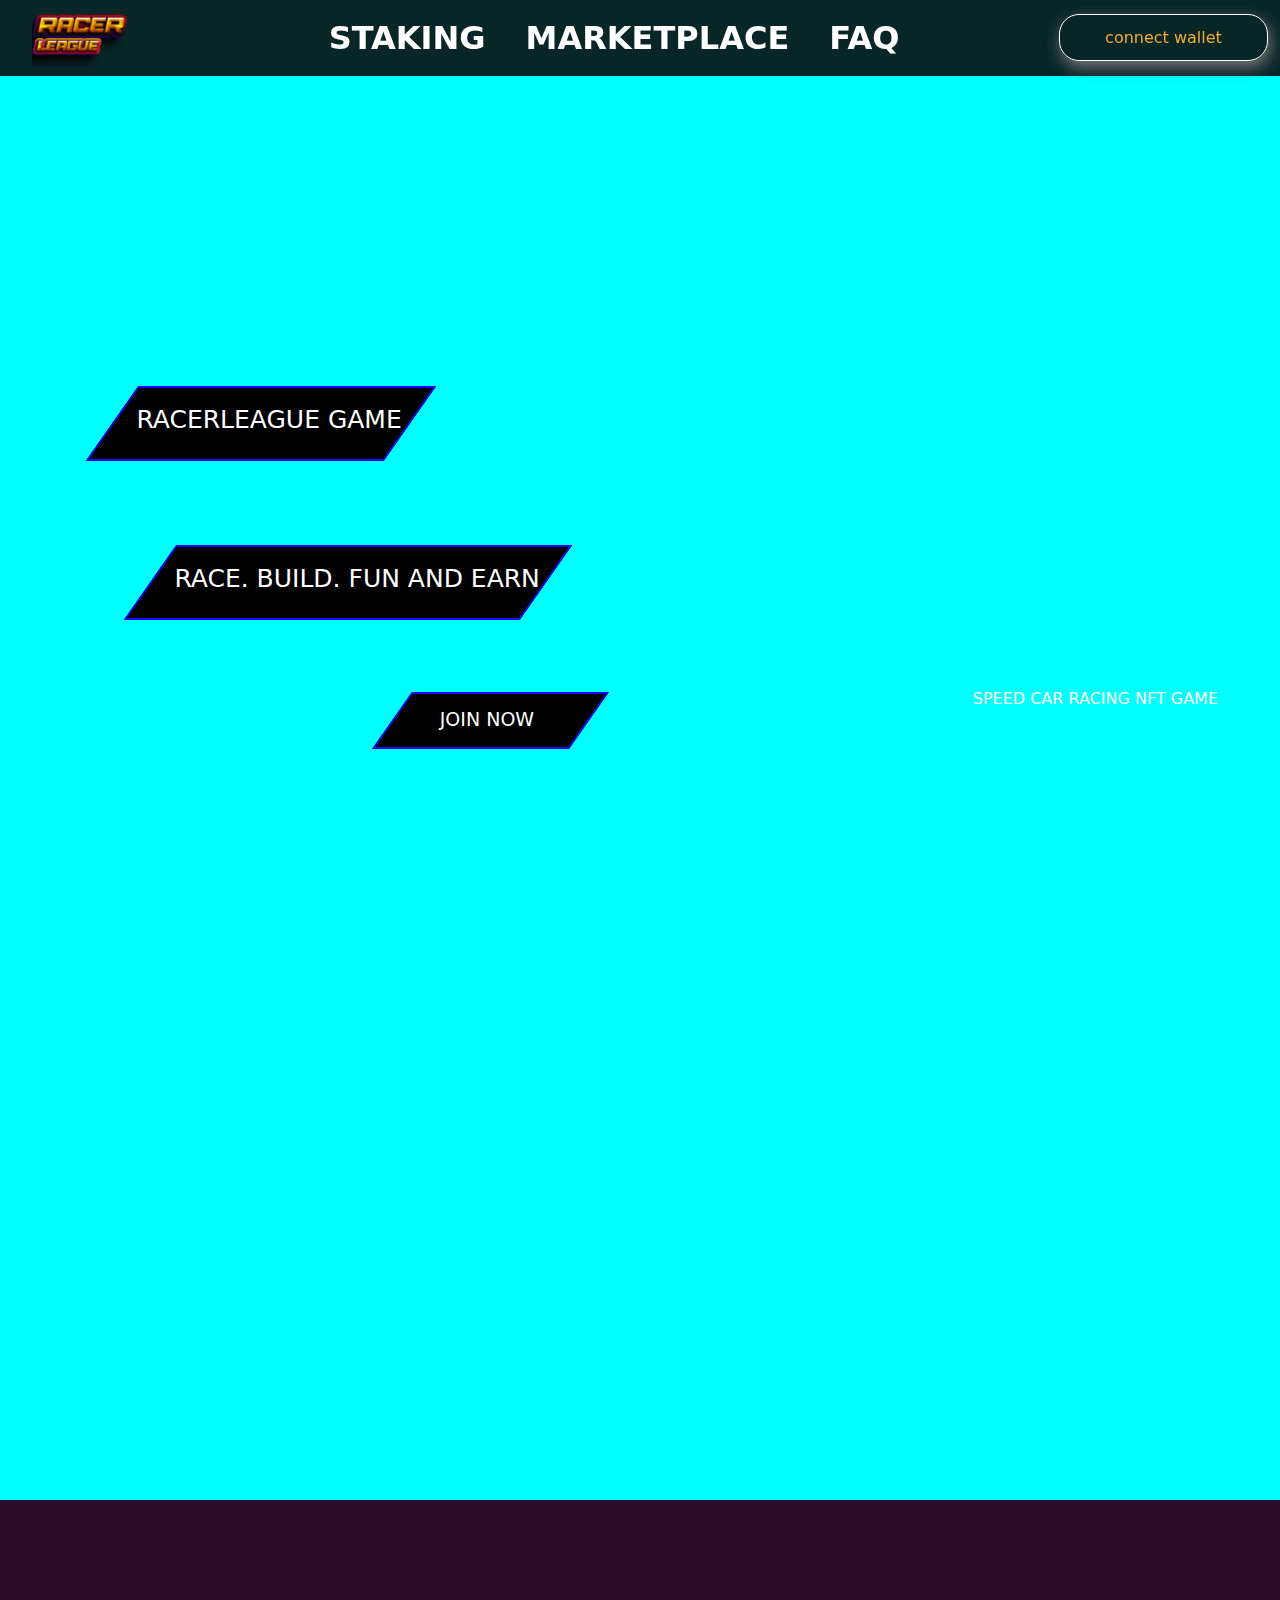
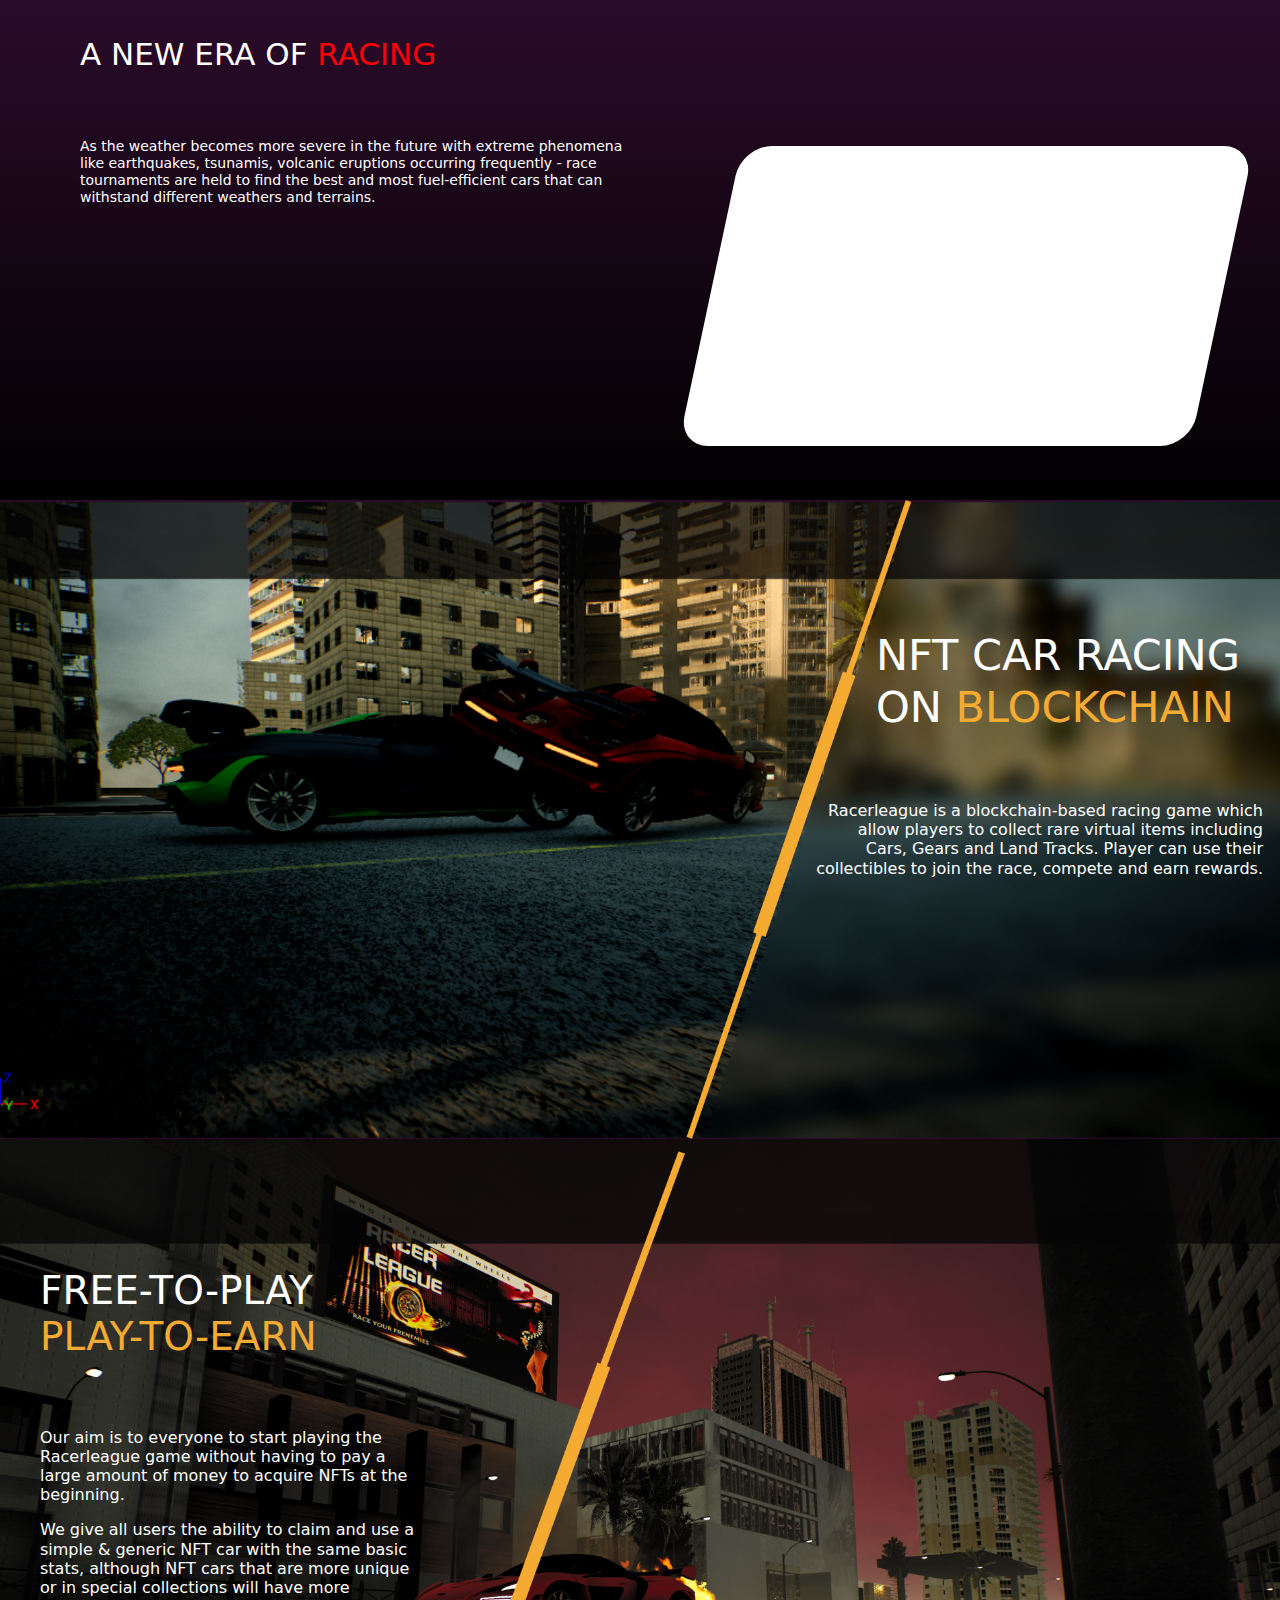
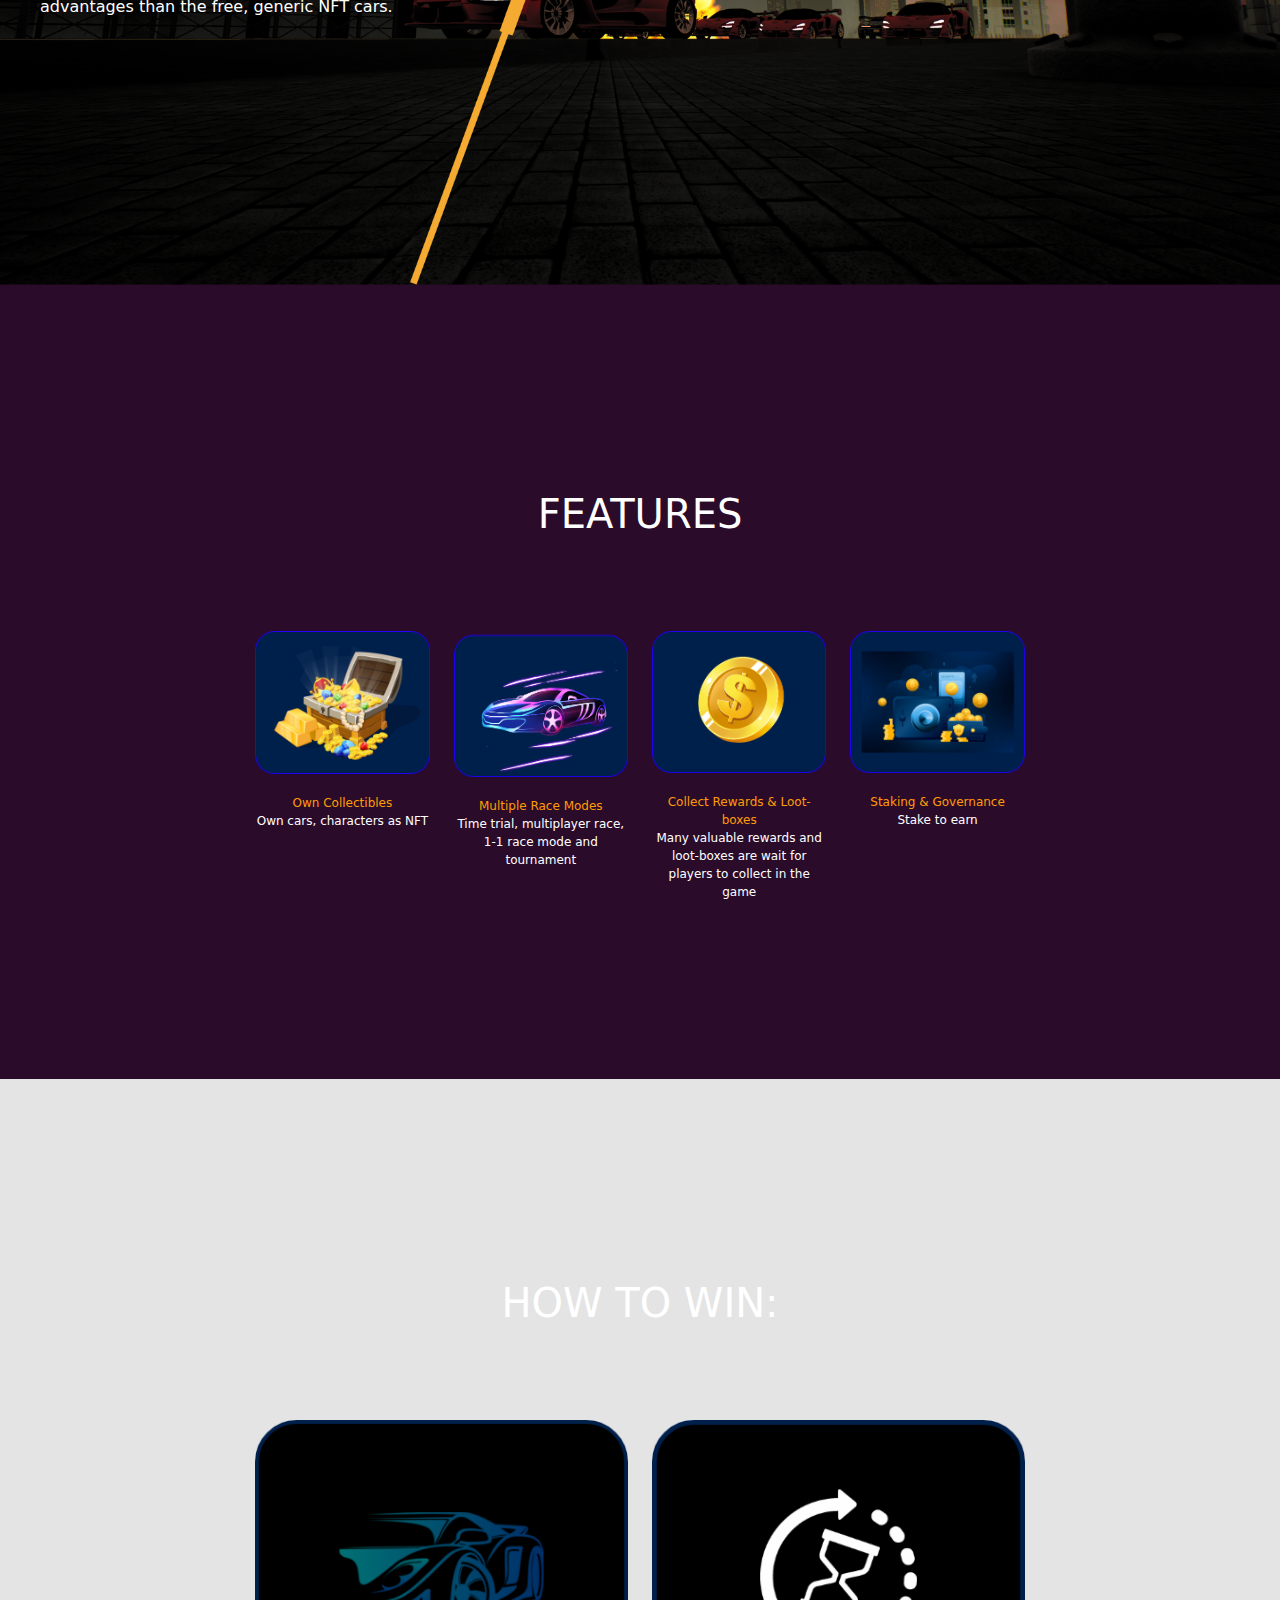
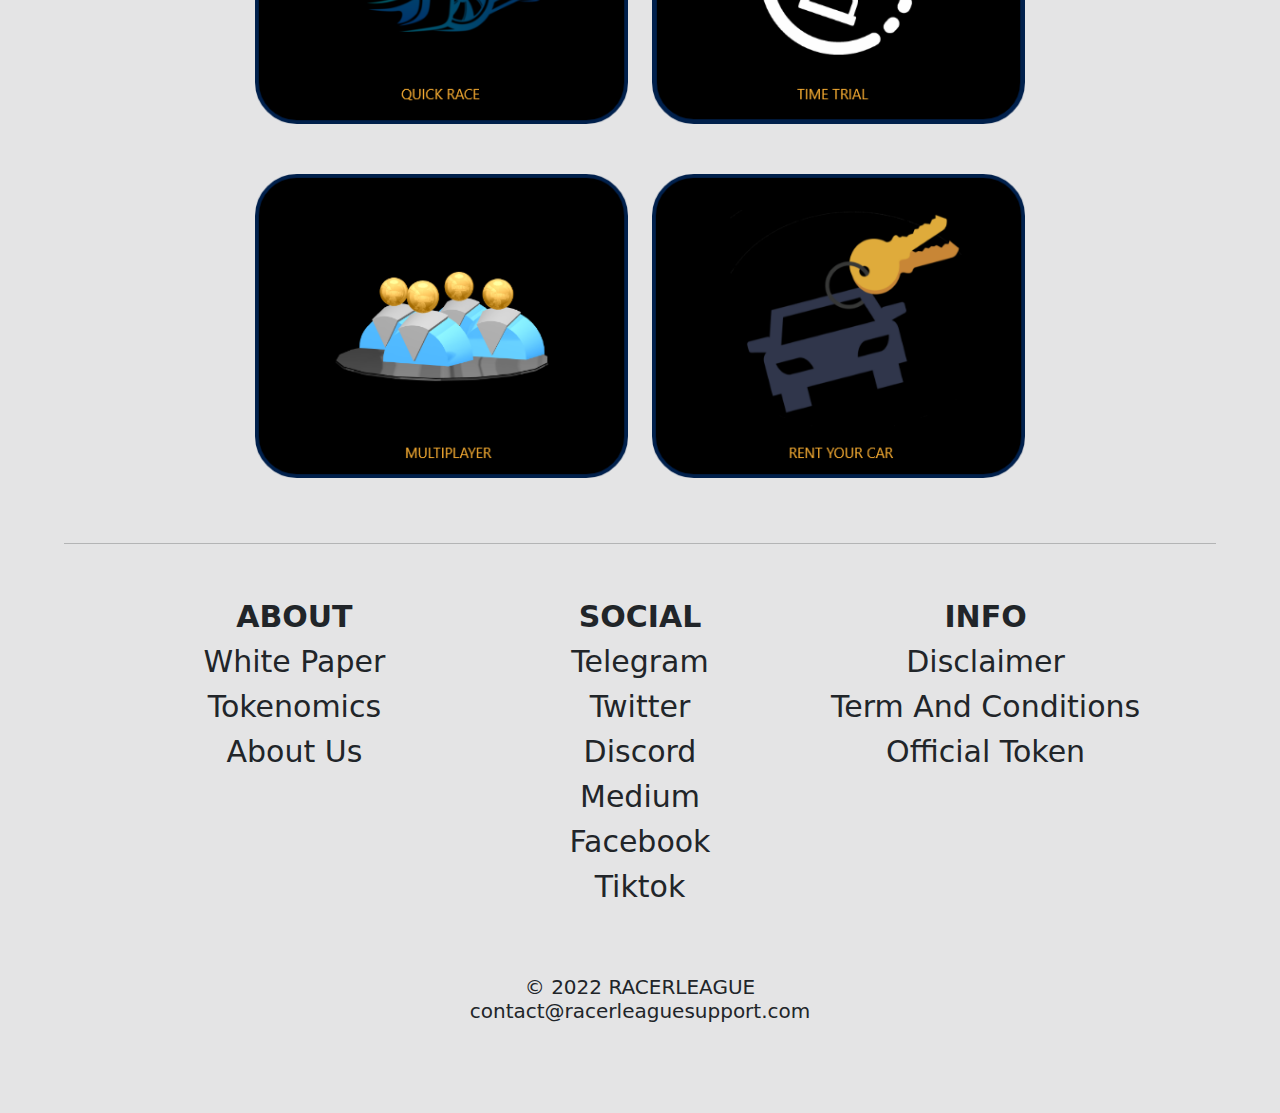
==== index.html @ 3c27b684 "Add project files." ====
﻿<!DOCTYPE html>

<html lang="en" xmlns="http://www.w3.org/1999/xhtml">
<head>
    <meta charset="utf-8">
    <title>Racer League</title>
    <link rel="stylesheet" href="css/Style.css">
    <link rel="stylesheet" href="css/bootstrap.css">
    <script src="https://cdn.jsdelivr.net/npm/@popperjs/core@2.9.2/dist/umd/popper.min.js" integrity="sha384-IQsoLXl5PILFhosVNubq5LC7Qb9DXgDA9i+tQ8Zj3iwWAwPtgFTxbJ8NT4GN1R8p" crossorigin="anonymous"></script>
    <script src="https://cdn.jsdelivr.net/npm/bootstrap@5.0.0/dist/js/bootstrap.bundle.min.js" integrity="sha384-p34f1UUtsS3wqzfto5wAAmdvj+osOnFyQFpp4Ua3gs/ZVWx6oOypYoCJhGGScy+8" crossorigin="anonymous"></script>
    <script src="https://code.jquery.com/jquery-3.2.1.slim.min.js" integrity="sha384-kj3o2dktikvyik3uenzmm7kckrr/re9/qpg6aazgjwfdmvna/gpgff93hxpg5kkn" crossorigin="anonymous"></script>
    <script src="https://cdnjs.cloudflare.com/ajax/libs/popper.js/1.12.9/umd/popper.min.js" integrity="sha384-apnbgh9b+y1qktv3rn7w3mgpxhu9k/scqsap7huibx39j7fakfpskvxusvfa0b4q" crossorigin="anonymous"></script>
    <link rel="preconnect" href="https://fonts.googleapis.com">
    <link rel="preconnect" href="https://fonts.gstatic.com" crossorigin="">
    <link href="https://fonts.googleapis.com/css2?family=Montserrat:wght@100&amp;display=swap" rel="stylesheet">
    <link href="http://fonts.cdnfonts.com/css/colus" rel="stylesheet">
    <script src="https://maxcdn.bootstrapcdn.com/bootstrap/4.0.0/js/bootstrap.min.js" integrity="sha384-JZR6Spejh4U02d8jOt6vLEHfe/JQGiRRSQQxSfFWpi1MquVdAyjUar5+76PVCmYl" crossorigin="anonymous"></script>
</head>
<body style="background-color: #2B0B2A;">
    <nav style="color: white; background: rgba(10,14,15,0.901961);" class="navbar navbar-expand-lg navbar-dark  fixed-top">
        <div class="container-fluid">
            <img class="logo" src="111.png" alt="image">
            <button class="navbar-toggler" type="button" data-bs-toggle="collapse" data-bs-target="#navbarSupportedContent" aria-controls="navbarSupportedContent" aria-expanded="false" aria-label="Toggle navigation" style="font-size: 3rem; ">
                <span class="navbar-toggler-icon"></span>
            </button>
            <div class="collapse navbar-collapse" id="navbarSupportedContent">
                <ul class=" nav-font navbar-nav me-auto ms-auto mb-2 mb-lg-0">
                    <li class="nav-item ms-4">
                        <a class="nav-link active" aria-current="page" href="gasnear.html">STAKING</a>
                    </li>
                    <li class="nav-item ms-4">
                        <a class="nav-link active" aria-current="page" href="About.html">MARKETPLACE</a>
                    </li>
                    <li class="nav-item ms-4">
                        <a class="nav-link active" aria-current="page" href="Service.html">FAQ</a>
                    </li>
                </ul>
                <button class="stu" type="submit">connect wallet</button>

            </div>
        </div>
    </nav>
    <div class="first">
        <div class="f1">
            <h2 style="transform: skewX(35deg);font-size: 25px;color: white;margin-top: 17px;margin-left: 20px;">
                RACERLEAGUE GAME
            </h2>
        </div>
        <div class="f2">
            <h2 style="transform: skewX(35deg);font-size: 25px;color: white;margin-top: 17px;margin-left: 20px;">
                RACE. BUILD. FUN AND EARN
            </h2>
        </div>
        <div class="f3">
            <h2 style="transform: skewX(35deg);font-size: 19px;color: white;margin-top: 14px;margin-left: 45px;">
                JOIN NOW
            </h2>
        </div>
        <h2 class="don">
            SPEED CAR RACING NFT GAME
        </h2>
        <!--<img class="stpng" src="HighresScreenshot00010.png" alt="image">
    -->
        <!-- Use srcset with sizes to display different images based on screen size -->

        <!--<img srcset="small-nickcage.jpg 320w,
             medium-nickcage.jpg 768w,
             large-nickcage.jpg 1024w"
             sizes="(max-width: 320px) 280px,
            (max-width: 768px) 720px,
            1024px"
             src="large-nickcage.jpg"
             alt="No need for introduction, you already know him" />-->
    </div>
    <div class="sec">
        <div style="top: 36px;position: relative;">
            <h2 class="slick">
                A NEW ERA OF <span style="color: #FB0008;">RACING</span>
            </h2>
            <h2 class="slick_a">
                As the weather becomes more severe in the future with extreme phenomena
                like earthquakes, tsunamis, volcanic eruptions occurring frequently -
                race tournaments are held to find the best and most fuel-efficient cars
                that can withstand different weathers and terrains.
            </h2>
            <div class="movie">
                <iframe style="width: 100%; height: 100%; border-radius: 30px;" src="https://www.youtube.com/embed/9Xqrn37VF30" title="YouTube video player" frameborder="0" allow="accelerometer; autoplay; clipboard-write; encrypted-media; gyroscope; picture-in-picture" allowfullscreen></iframe>
            </div>
        </div>
    </div>
    <div style="position:relative;">
        <h2 class="nfont">
            NFT CAR RACING<br />ON<span style="color: #F5AB32;"> BLOCKCHAIN</span>
        </h2>
        <h2 style="position: absolute;color: white;width: 35%;right: 17px;font-size: 16px;text-align: right;top: 301px;">
            Racerleague is a blockchain-based racing game which allow players to collect rare virtual items including Cars, Gears and Land Tracks. Player can use their collectibles to join the race, compete and earn rewards.
        </h2>
        <img class="stpng" src="secimg.png" alt="image">

    </div>
    <div style="position:relative">
        <h1 class="rfont">
            FREE-TO-PLAY<br /> <span style="color: #F5AB32;">PLAY-TO-EARN</span>
        </h1>
        <h1 style="position: absolute;color: white;font-size: 16px;width: 30%;top: 289px;left: 40px;">
            Our aim is to everyone to start playing the Racerleague game without having to pay a large amount of money to acquire NFTs at the beginning.<p></p><p>We give all users the ability to claim and use a simple & generic NFT car with the same basic stats, although NFT cars that are more unique or in special collections will have more advantages than the free, generic NFT cars.</p>
        </h1>
        <img class="stpng" src="thirdimg.png" alt="image">

    </div>
    <div style="width:100%;">
        <h1 style="position: relative; text-align: center; color: white; top: 200px;">
            FEATURES
        </h1>
        <div class="row mydiv meo" style="margin:auto; margin-bottom:90px;">
            <div class="col-lg-3 col-md-12 col-sm-12 space">
                <figure>
                    <img class="" style="width: 100%;" src="t1.png" alt="image">
                    <figcaption style="color: white;text-align: center;margin-top: 20px;">
                        <span style="color: #FF9C07;">Own Collectibles</span><br />Own cars, characters as NFT
                    </figcaption>
                </figure>
            </div>
            <div class="col-lg-3 col-md-12 col-sm-12 space">
                <figure>
                    <img class="" style="width: 100%;" src="t2.png" alt="image">
                    <figcaption style="color: white;text-align: center;margin-top: 20px;">
                        <span style="color: #FF9C07;">Multiple Race Modes</span><br />Time trial, multiplayer race, 1-1 race mode and tournament
                    </figcaption>
                </figure>
            </div>
            <div class="col-lg-3 col-md-12 col-sm-12 space">
                <figure>
                    <img class="" style="width: 100%;" src="t3.png" alt="image">
                    <figcaption style="color: white;text-align: center;margin-top: 20px;">
                        <span style="color: #FF9C07;">
                            Collect Rewards & Loot-boxes
                        </span><br />Many valuable rewards and loot-boxes are wait for players to collect in the game
                    </figcaption>
                </figure>
            </div>
            <div class="col-lg-3 col-md-12 col-sm-12 space">
                <figure>
                    <img class="" style="width: 100%;" src="t4.png" alt="image">
                    <figcaption style="color: white;text-align: center;margin-top: 20px;">
                        <span style="color: #FF9C07;">Staking & Governance</span><br />Stake to earn
                    </figcaption>
                </figure>
            </div>
        </div>
    </div>
    <div class="myhi" style="width: 100%;background-color: #E4E4E5;">
        <h1 style="position: relative; text-align: center; color: white; top: 200px;">
            HOW TO WIN:
        </h1>
        <div class="row mydi" style="margin:auto; margin-bottom:90px;">
            <div class="col-lg-6 col-md-12 col-sm-12 space">
                <img class="" style="width: 100%;" src="d1.png" alt="image">
            </div>
            <div class="col-lg-6 col-md-12 col-sm-12 space">
                <img class="" style="width: 100%;" src="d2.png" alt="image">
            </div>
            <div class="col-lg-6 col-md-12 col-sm-12 space">
                <img class="" style="width: 100%;" src="d3.png" alt="image">
            </div>
            <div class="col-lg-6 col-md-12 col-sm-12 space">
                <img class="" style="width: 100%;" src="d4.png" alt="image">
            </div>
        </div>

        <div style="margin-top: 300px;">
            <hr style="margin: auto;width: 90%;" />
            <div class="row" style="margin: auto;width: 81%;text-align: left;font-size: 19px;margin-top:50px;">
                <div class="col-lg-4 col-md-12 col-sm-12 myb">
                    <strong>
                        ABOUT
                    </strong>
                    <p>
                        White Paper<br /> Tokenomics<br /> About Us
                    </p>
                </div>
                <div class="col-lg-4 col-md-12 col-sm-12 myb">
                    <strong>
                        SOCIAL
                    </strong>
                    <p>
                        Telegram<br />Twitter<br />Discord<br />Medium<br />Facebook<br />Tiktok
                    </p>
                </div>
                <div class="col-lg-4 col-md-12 col-sm-12 myb">
                    <strong>
                        INFO
                    </strong>
                    <p>
                        Disclaimer<br />Term And Conditions<br />Official Token
                    </p>
                </div>
            </div>
            <h1 style="text-align: center;margin-top: 50px; font-size: 20px;">© 2022 RACERLEAGUE<br />contact@racerleaguesupport.com</h1>
        </div>
    </div>

</body>
</html>
---- css/Style.css ----
﻿#nav {
    /*background: #0A0808;*/
}
body {
    max-width: 100%;
    min-height: 100%;
    overflow-x: hidden;
}
@media (min-width: 576px) {
    .sec {
        height: 1370px;
        width: 100%;
        background-image: linear-gradient(180deg,#2B0B2A, black);
        color: white;
    }
    .logo {
        width: 35%;
        margin-left: 25px;
    }
    .race {
        font-size: 55px;
        font-weight: bold;
    }
    .stu {
        position: relative;
        top: 48%;
        background: transparent;
        width: 623px;
        color: #F5AB32;
        font-size: 3rem;
        border-radius: 1.25rem;
        height: 116px;
        float: left;
        display: inline-block;
        border: 1px solid white;
        padding: 0.375rem 0.75rem;
        -webkit-appearance: button;
        box-shadow: 2px 6px 15px #797777;
    }
    .nav-font {
        font-size: 55px;
        font-weight: bold;
    }
    .nav-font li{
        margin-top:80px;
    }
        
    .navbar-collapse {
        height: 100vh;
        padding:100px;
    }
    .f1 {
        height: 75px;
        width: 298px;
        position: absolute;
        background-color: black;
        border: 2px solid #2000FB;
        transform: skewX(-35deg);
        left: 112px;
        top: 386px;
    }
    .f2 {
        height: 75px;
        width: 396px;
        position: absolute;
        background-color: black;
        border: 2px solid #2000FB;
        transform: skewX(-35deg);
        left: 150px;
        top: 545px;
    }
    .f3 {
        height: 57px;
        width: 197px;
        position: absolute;
        background-color: black;
        border: 2px solid #2000FB;
        transform: skewX(-35deg);
        left: 392px;
        top: 692px;
    }
    .first {
        height: 1500px;
        background-color: aqua;
    }
    .don {
        position: absolute;
        font-size: 1rem;
        color: white;
        bottom: 291px;
        right: 62px;
    }
    .slick {
        text-align: center;
        font-size: 60px;
    }
    .slick_a {
        font-size: 45px;
        font-weight:100;
        text-align: center;
        margin-left: 63px;
        margin-right: 63px;
        margin-top: 65px;
    }
    .movie {
        background-color: white;
        width: 72%;
        height: 600px;
        margin: auto;
        margin-top: 100px;
        transform: skewX(-12deg);
        border-radius: 30px;
    
    }
    .nfont {
        color: white;
        right: 40px;
        top: 130px;
        position: absolute;
        font-size: 32px;
    }
    .rfont {
        position: absolute;
        color: white;
        left: 40px;
        top: 129px;
        font-size: 30px;
    }
    .mydiv {
        width: 61%;
        position: relative;
        top: 285px;
        margin: auto;
        margin-bottom: 90px;
        height: 3237px;
    }
    .mydi {
        width: 61%;
        position: relative;
        top: 285px;
        margin: auto;
        margin-bottom: 90px;
    }
    .myhi{
        height:3307px;
    }
    .space {
        margin-bottom: 50px;
        height:20%;
    }
    .meo {
        font-size: 27px;
    }
    .myb {
        text-align: center;
        font-size: 30px;
    }
   

}
@media (min-width: 992px) {
    .sec {
        height: 500px;
        width: 100%;
        background-image: linear-gradient(180deg,#2B0B2A, black);
        color: white;
    }
    .logo {
        width: 9%;
        margin-left: 20px;
    }
    .race {
        font-size: calc(1.325rem + 0.9vw);
        font-weight: bold;
    }
    .stu {
        background: transparent;
        width: 209px;
        color: #F5AB32;
        font-size: 1rem;
        border-radius: 1.25rem;
        height: 47px;
        float: left;
        display: inline-block;
        border: 1px solid white;
        padding: 0.375rem 0.75rem;
        -webkit-appearance: button;
        box-shadow: 2px 6px 15px #797777;
    }
    .navbar-collapse {
        height: 0;
        padding: 0;
    }
    .nav-font {
        font-size: 32px;
    }
        .nav-font li {
             margin-top: 0px; 
        }
    .first {

    }
    .don {
        position: absolute;
        font-size: 1rem;
        color: white;
        top: 689px;
        right: 62px;
    }
    .slick {
        font-size:31px;
        margin-left: 80px;
        margin-top: 100px;
        text-align: unset;
    }
    .slick_a {
        text-align: unset;
        margin-left: 80px;
        width: 44%;
        font-size: 14px;
    }
    .movie {
        width: 40%;
        position: absolute;
        right: 58px;
        top: 10px;
        height: 300px;
    }
    .nfont {
        font-size: 43px;
    }
    .rfont{
        font-size:39px;
    }
    .mydiv {
        width: 62%;
        position: relative;
        top: 285px;
        margin: auto;
        margin-bottom: 90px;
        height: 643px;
    }
    .mydi {
        width: 62%;
        position: relative;
        top: 285px;
        margin: auto;
        margin-bottom: 90px;
  
    }
    .meo {
      
        font-size: 12px;
    }
    .myhi{
        height:1634px;
    }

}
@media (min-width: 1200px) {
    /*.don {
        position: absolute;
        font-size: 1rem;
        color: white;
        top: 769px;
        right: 62px;
    }*/
}
    html {
        height: 100%;
    }

    .trans {
        transform: skewX(-25deg)
    }

    .stpng {
        width: 100%;
    }

    @media (min-width: 992px) {
        /*background-image: linear-gradient(180deg, #571818,black);*/
        #navfont {
            color: #FFFFFF;
            font-size: 15px;
        }
    }
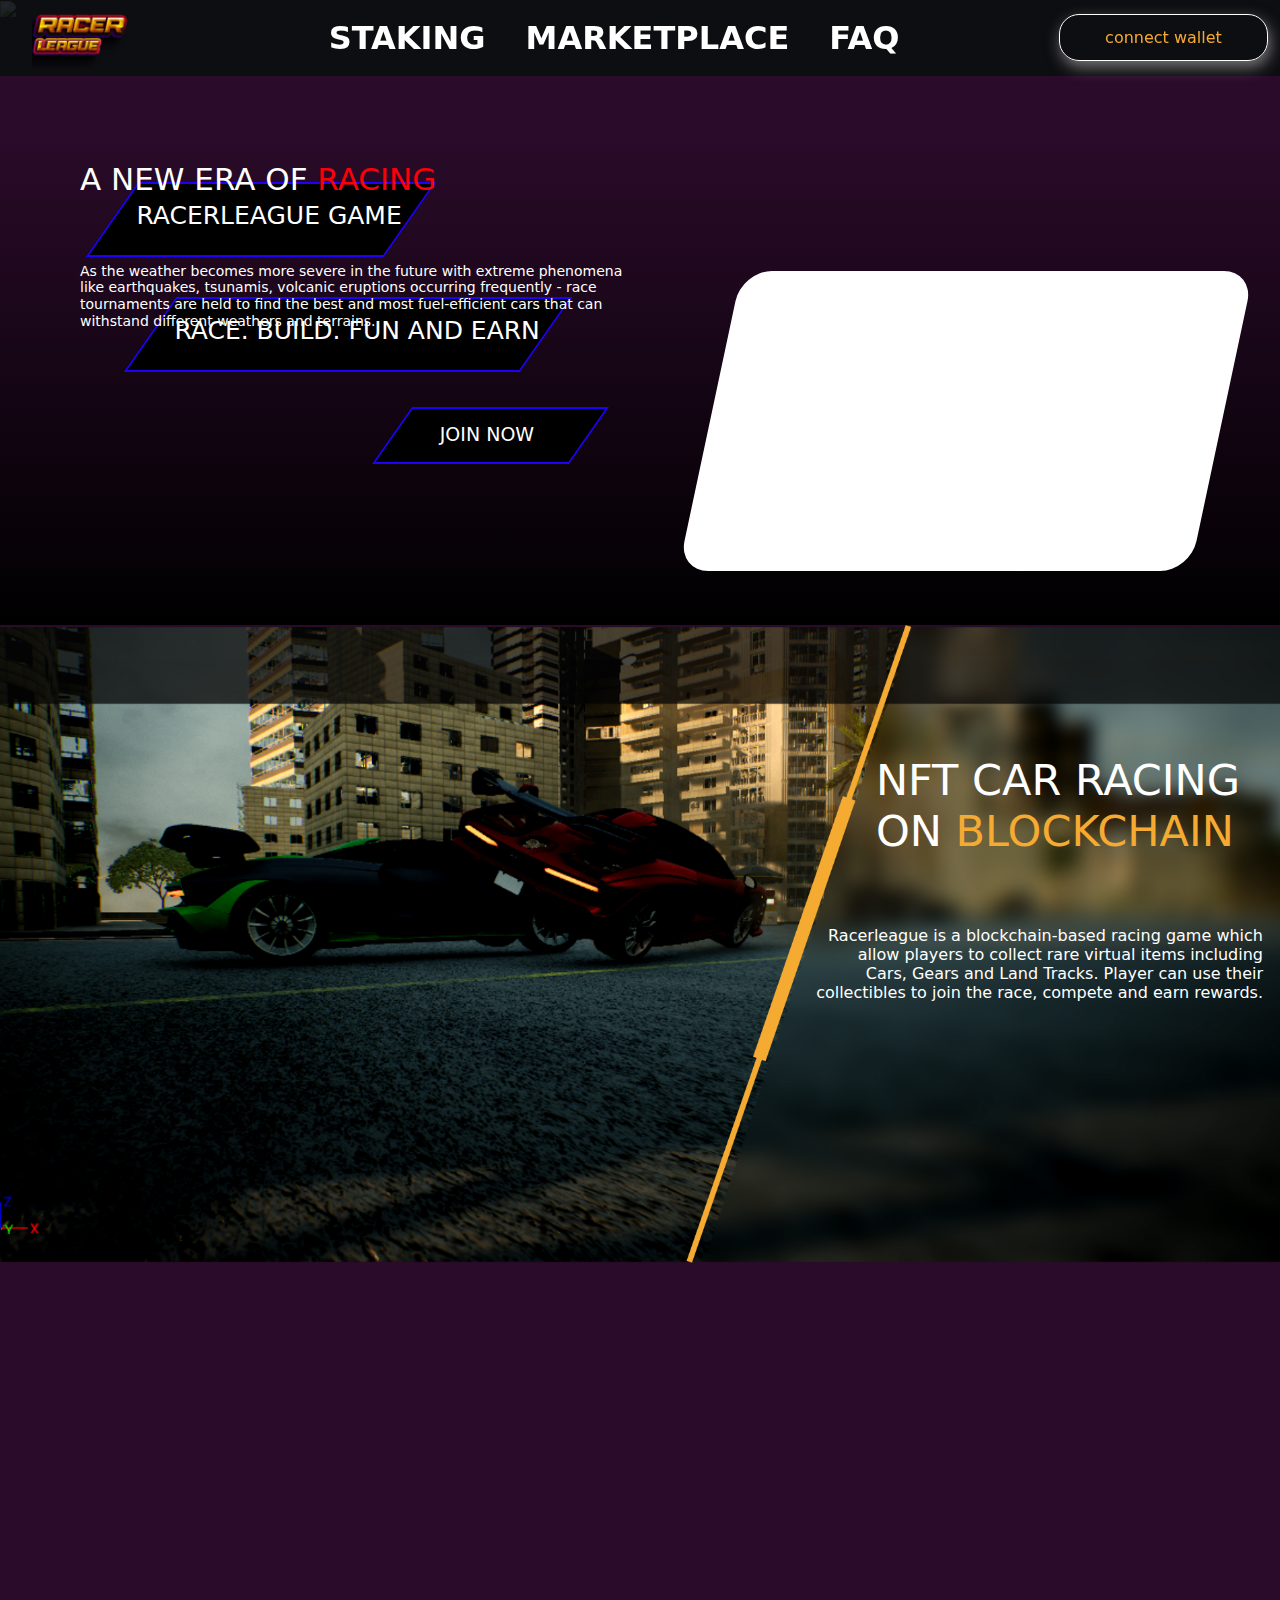
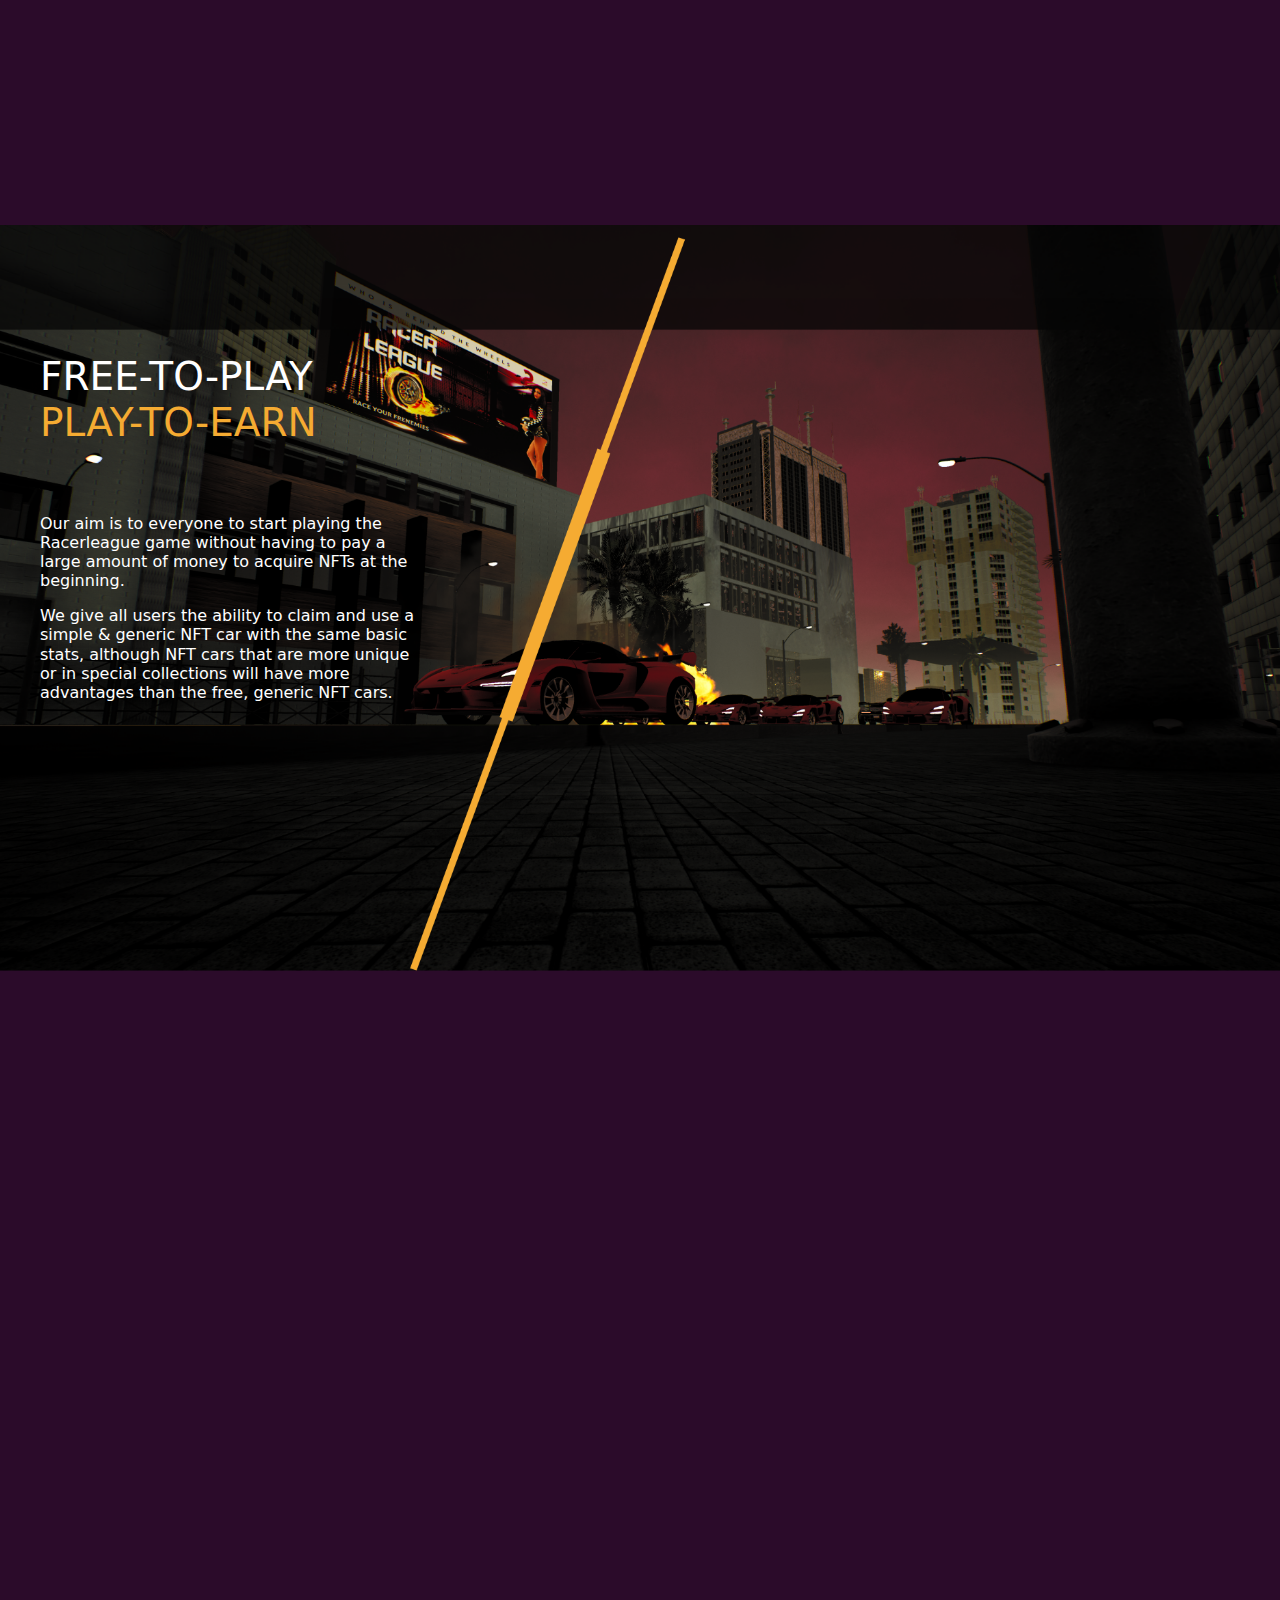
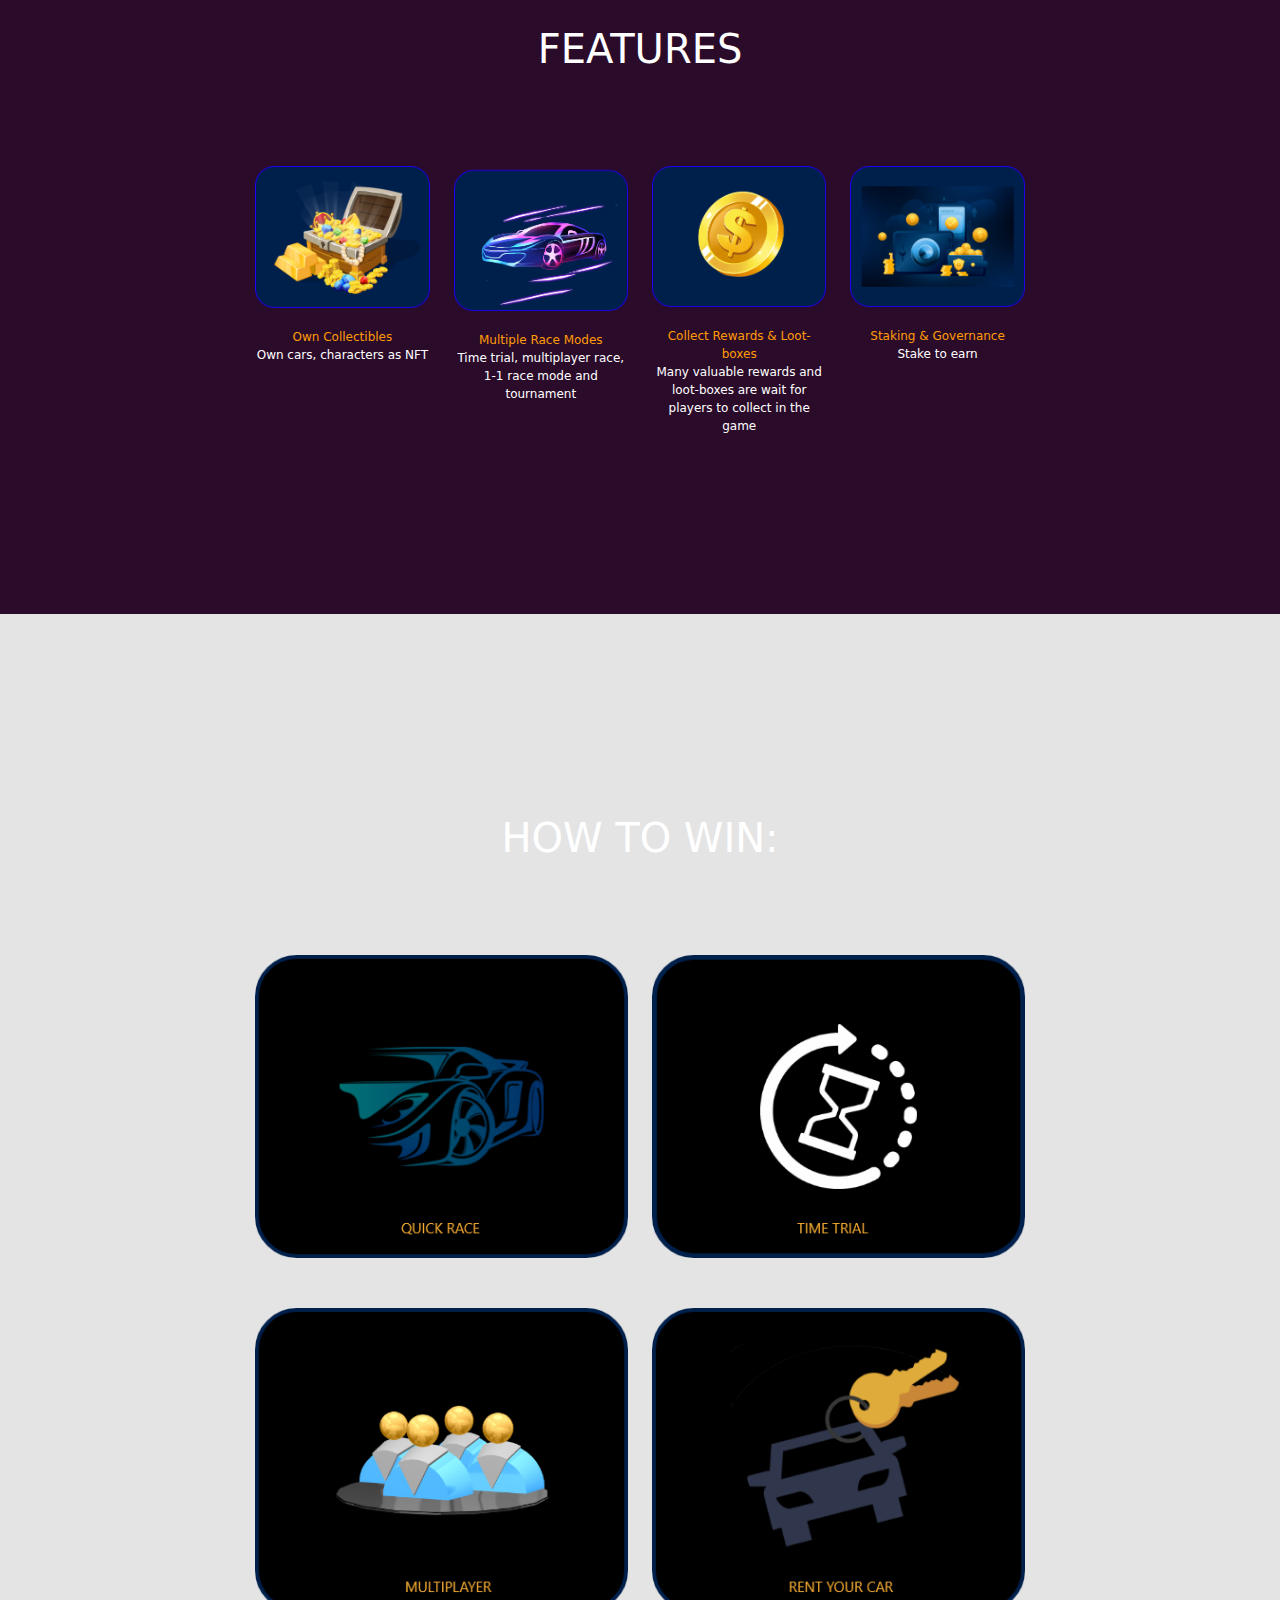
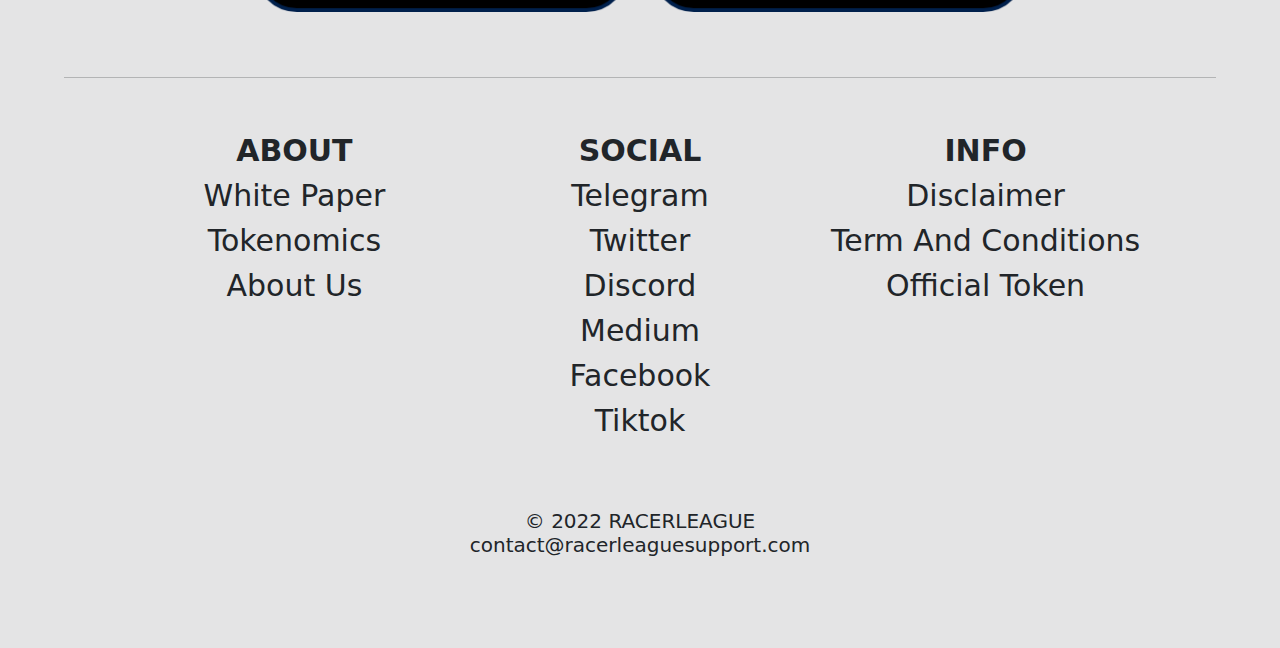
==== commit 0ee3269d: "init" ====
--- a/index.html
+++ b/index.html
@@ -59,18 +59,13 @@
         <h2 class="don">
             SPEED CAR RACING NFT GAME
         </h2>
-        <!--<img class="stpng" src="HighresScreenshot00010.png" alt="image">
-    -->
-        <!-- Use srcset with sizes to display different images based on screen size -->
-
-        <!--<img srcset="small-nickcage.jpg 320w,
-             medium-nickcage.jpg 768w,
-             large-nickcage.jpg 1024w"
-             sizes="(max-width: 320px) 280px,
-            (max-width: 768px) 720px,
-            1024px"
-             src="large-nickcage.jpg"
-             alt="No need for introduction, you already know him" />-->
+        <img src="first.png"
+             alt="A picture of a dog"
+             sizes="(max-width: 500px) 100vw, (max-width: 900px) 100vw, 800px"
+             srcset="first-500.png 500w,
+         first-800.png 800w,
+       first-1000.png 1000w,
+       first-1400.png 1400w">    
     </div>
     <div class="sec">
         <div style="top: 36px;position: relative;">
@@ -88,7 +83,7 @@
             </div>
         </div>
     </div>
-    <div style="position:relative;">
+    <div class="thi">
         <h2 class="nfont">
             NFT CAR RACING<br />ON<span style="color: #F5AB32;"> BLOCKCHAIN</span>
         </h2>
@@ -98,7 +93,7 @@
         <img class="stpng" src="secimg.png" alt="image">
 
     </div>
-    <div style="position:relative">
+    <div class="fort">
         <h1 class="rfont">
             FREE-TO-PLAY<br /> <span style="color: #F5AB32;">PLAY-TO-EARN</span>
         </h1>
--- a/css/Style.css
+++ b/css/Style.css
@@ -7,6 +7,14 @@
     overflow-x: hidden;
 }
 @media (min-width: 576px) {
+    .fort {
+        position: relative;
+        height: 1200px;
+    }
+    .thi {
+        position: relative;
+        height: 1200px;
+    }
     .sec {
         height: 1370px;
         width: 100%;
@@ -81,7 +89,6 @@
     }
     .first {
         height: 1500px;
-        background-color: aqua;
     }
     .don {
         position: absolute;
@@ -159,6 +166,44 @@
 
 }
 @media (min-width: 992px) {
+    .f1 {
+        height: 75px;
+        width: 298px;
+        position: absolute;
+        background-color: black;
+        border: 2px solid #2000FB;
+        transform: skewX(-35deg);
+        left: 112px;
+        top: 182px;
+    }
+
+    .f2 {
+        height: 75px;
+        width: 396px;
+        position: absolute;
+        background-color: black;
+        border: 2px solid #2000FB;
+        transform: skewX(-35deg);
+        left: 150px;
+        top: 297px;
+    }
+
+    .f3 {
+        height: 57px;
+        width: 197px;
+        position: absolute;
+        background-color: black;
+        border: 2px solid #2000FB;
+        transform: skewX(-35deg);
+        left: 392px;
+        top: 407px;
+    }
+    .fort {
+        position: relative;
+    }
+    .thi {
+        position: relative;
+    }
     .sec {
         height: 500px;
         width: 100%;
@@ -198,7 +243,7 @@
              margin-top: 0px; 
         }
     .first {
-
+        height:fit-content;
     }
     .don {
         position: absolute;
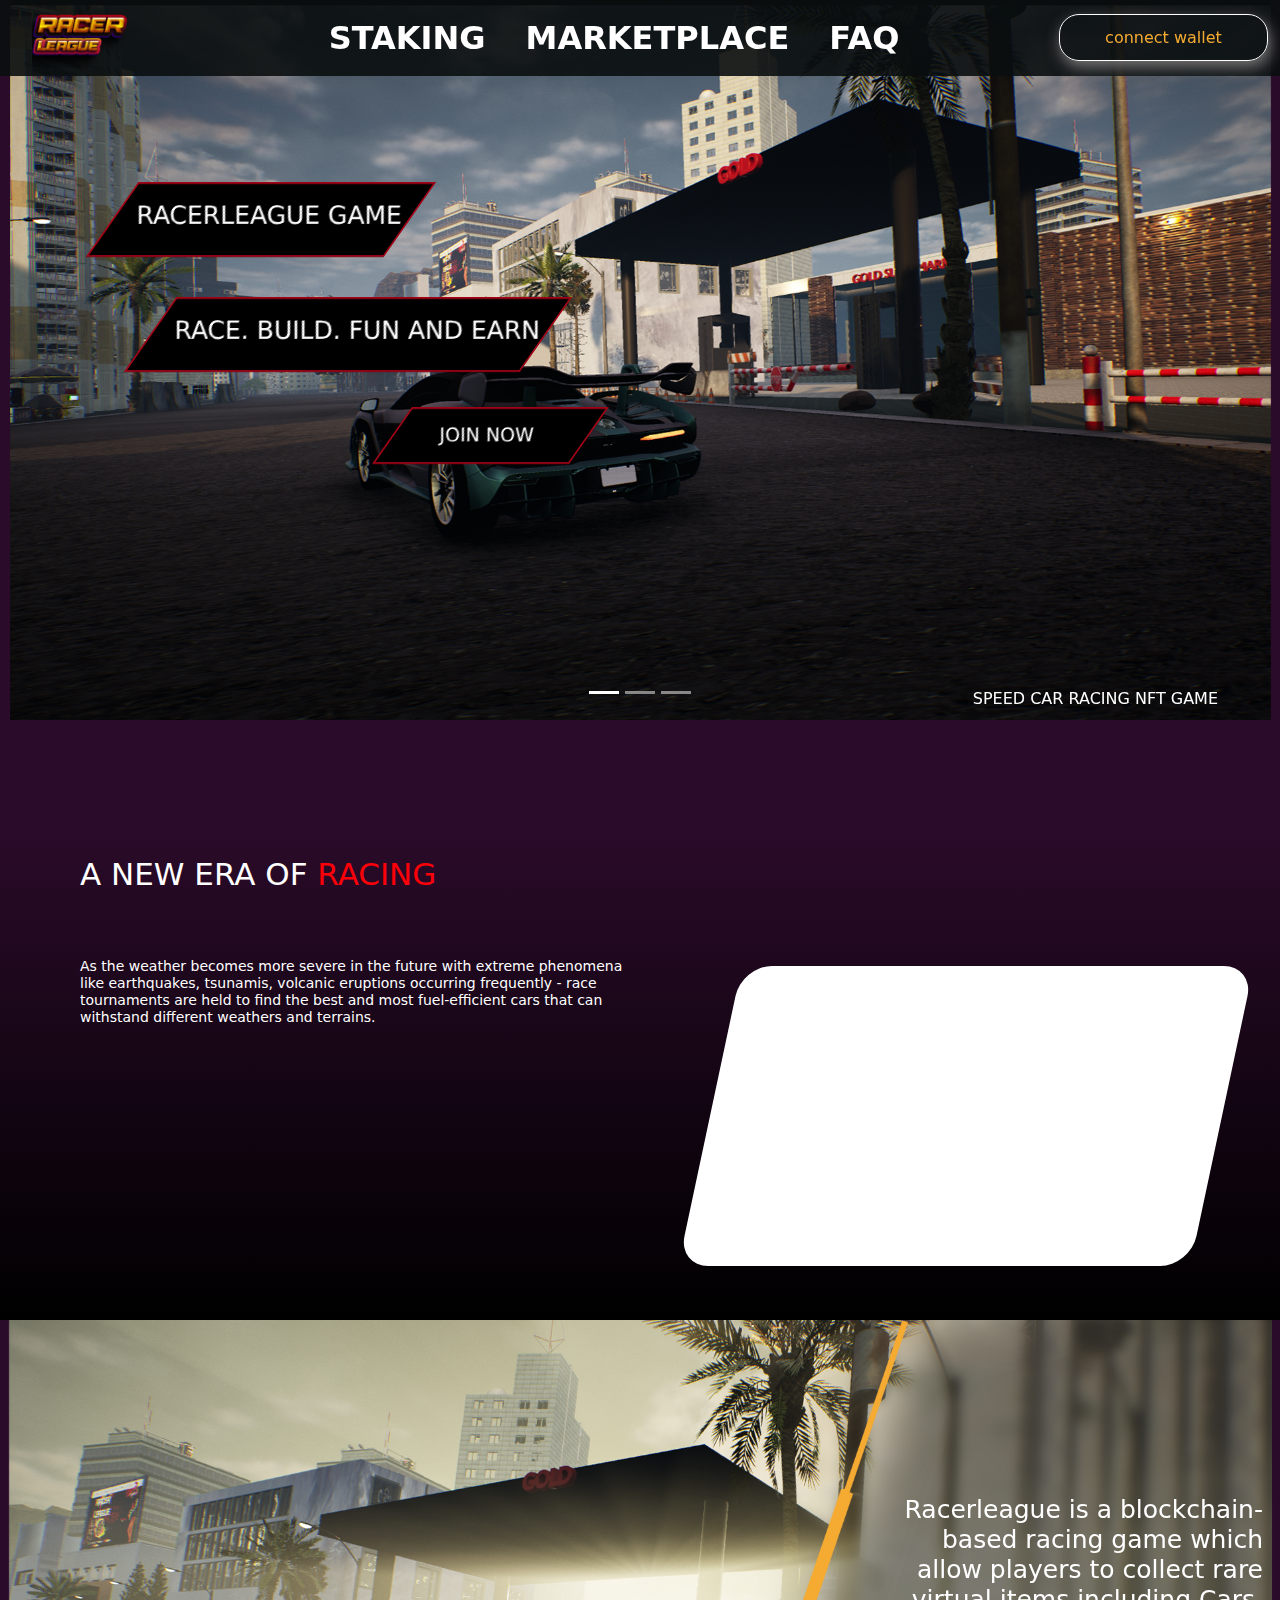
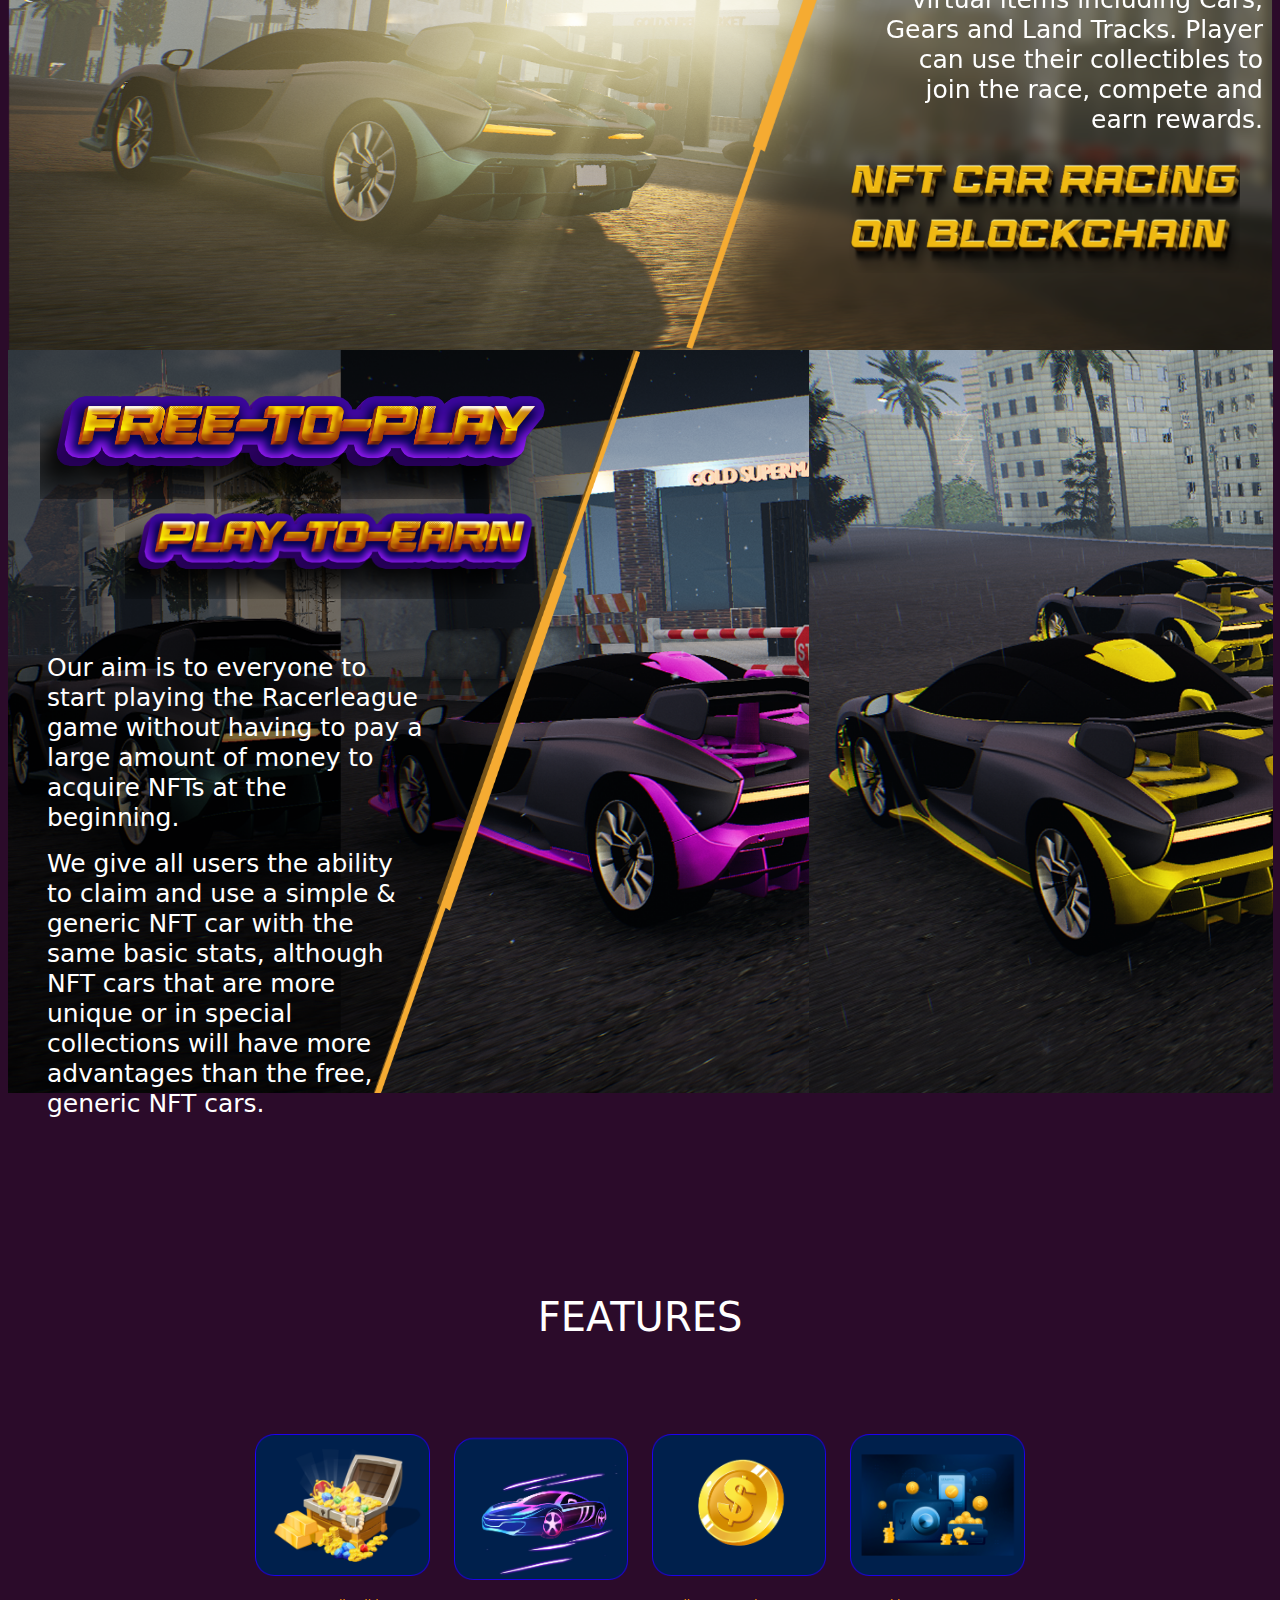
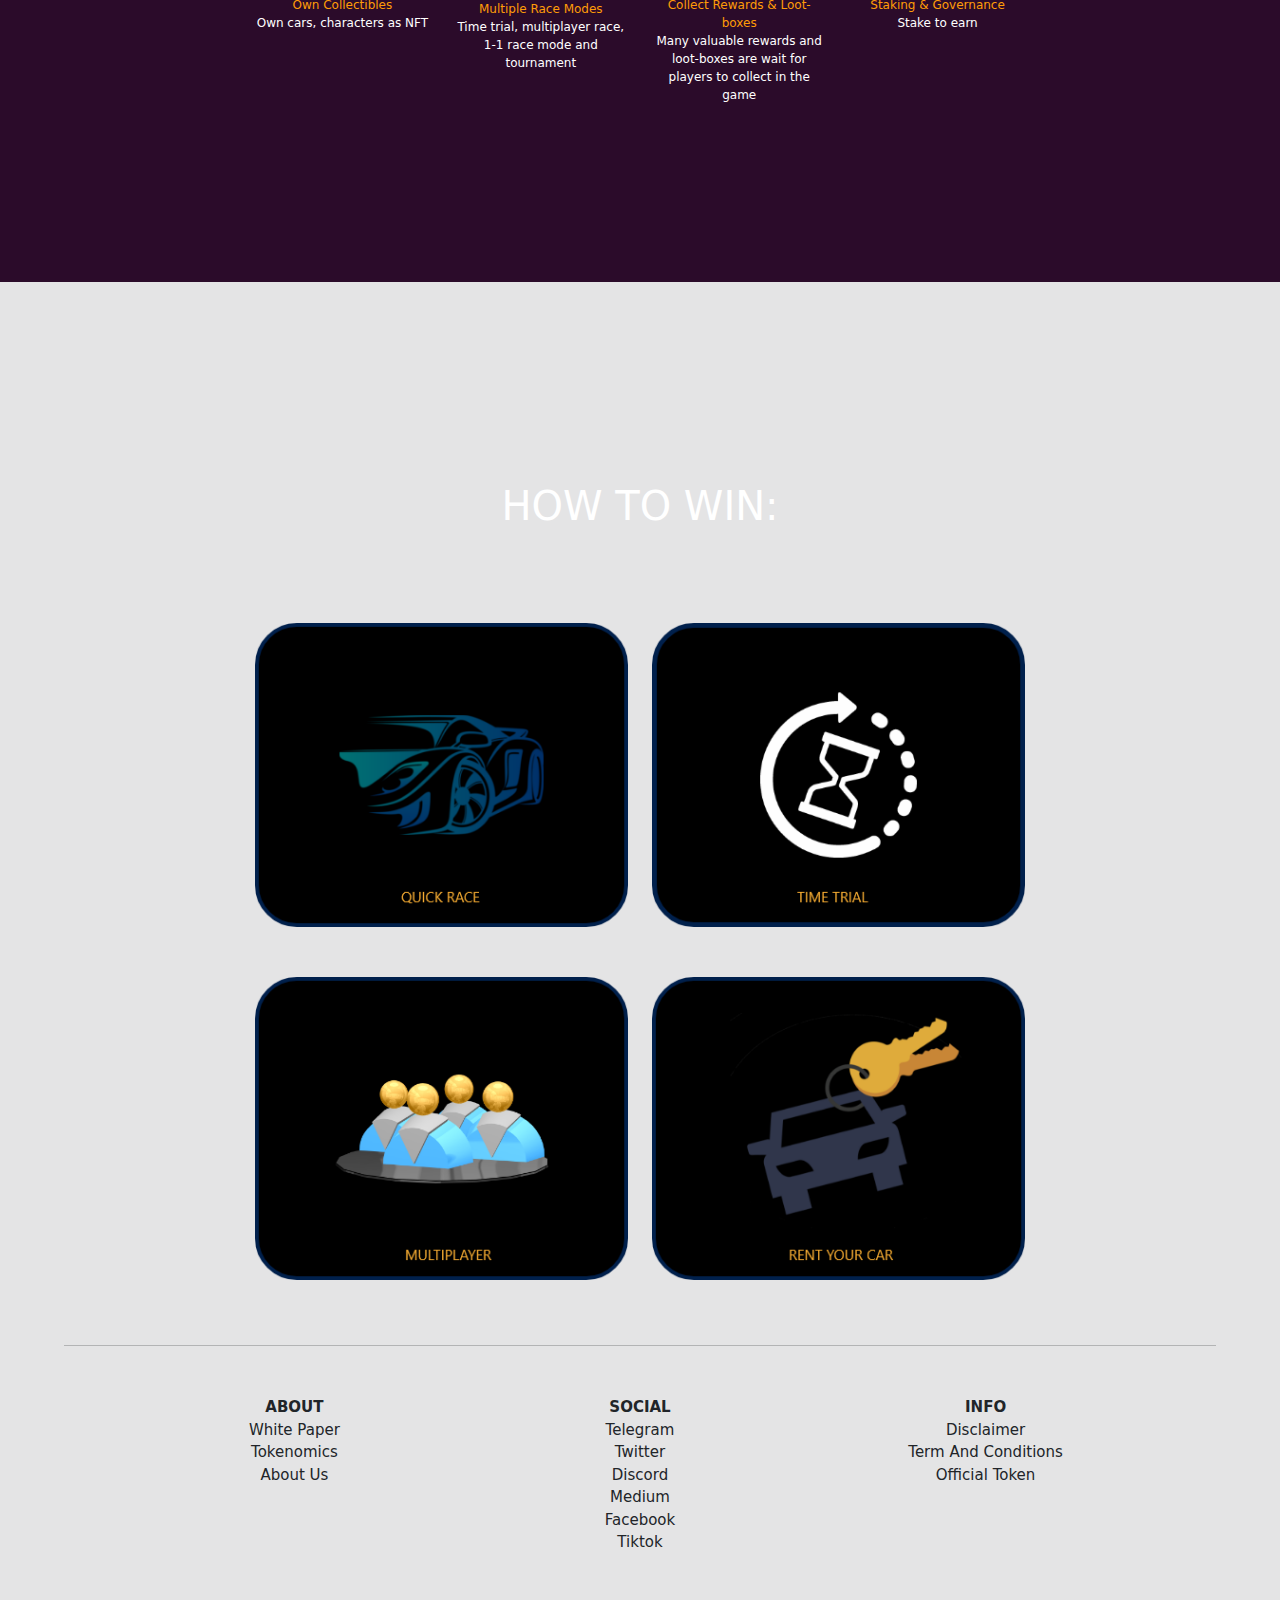
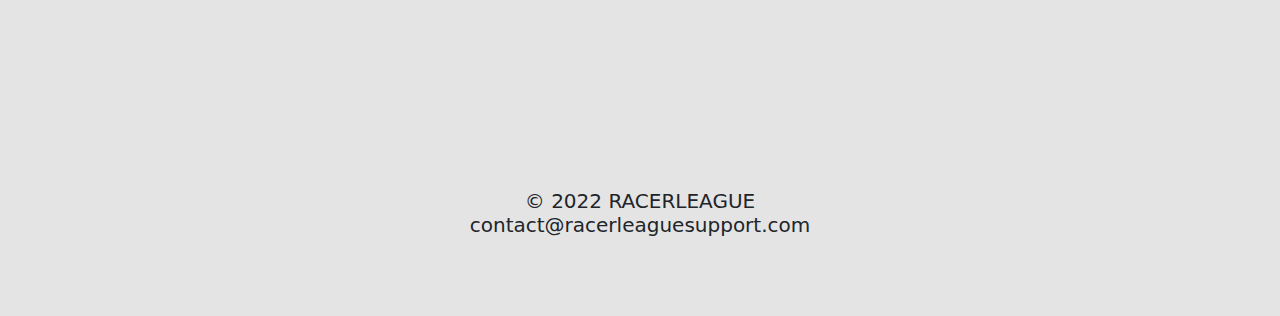
==== commit 0f8fe29f: "init" ====
--- a/index.html
+++ b/index.html
@@ -40,7 +40,32 @@
             </div>
         </div>
     </nav>
-    <div class="first">
+    <div class="first carousel slide" id="carouselExampleIndicators" data-bs-ride="carousel">
+
+        <div class="carousel-indicators">
+            <button type="button" data-bs-target="#carouselExampleIndicators" data-bs-slide-to="0" class="active" aria-current="true" aria-label="Slide 1"></button>
+            <button type="button" data-bs-target="#carouselExampleIndicators" data-bs-slide-to="1" aria-label="Slide 2"></button>
+            <button type="button" data-bs-target="#carouselExampleIndicators" data-bs-slide-to="2" aria-label="Slide 3"></button>
+        </div>
+        <div class="carousel-inner ">
+            <div class="carousel-item active">
+                <div class="c1">
+
+                </div>
+
+            </div>
+            <div class="carousel-item ">
+                <div class="c2">
+
+                </div>
+            </div>
+            <div class="carousel-item">
+                <div class="c3">
+
+                </div>
+            </div>
+        </div>
+
         <div class="f1">
             <h2 style="transform: skewX(35deg);font-size: 25px;color: white;margin-top: 17px;margin-left: 20px;">
                 RACERLEAGUE GAME
@@ -59,15 +84,17 @@
         <h2 class="don">
             SPEED CAR RACING NFT GAME
         </h2>
-        <img src="first.png"
-             alt="A picture of a dog"
-             sizes="(max-width: 500px) 100vw, (max-width: 900px) 100vw, 800px"
-             srcset="first-500.png 500w,
-         first-800.png 800w,
-       first-1000.png 1000w,
-       first-1400.png 1400w">    
+
+        <!--<img class="stpng"
+          alt="A picture of a dog"
+          sizes="(max-width: 500px) 100vw, (max-width: 900px) 100vw, 800px"
+          srcset="first-500.png 500w,
+      first-800.png 800w,
+    first-500.png 1000w,
+    first-1400.png 1400w">    -->
     </div>
     <div class="sec">
+        
         <div style="top: 36px;position: relative;">
             <h2 class="slick">
                 A NEW ERA OF <span style="color: #FB0008;">RACING</span>
@@ -83,24 +110,37 @@
             </div>
         </div>
     </div>
-    <div class="thi">
-        <h2 class="nfont">
-            NFT CAR RACING<br />ON<span style="color: #F5AB32;"> BLOCKCHAIN</span>
-        </h2>
-        <h2 style="position: absolute;color: white;width: 35%;right: 17px;font-size: 16px;text-align: right;top: 301px;">
+    <div class="thi carousel slide" id="carouselExampleIndicators" data-bs-ride="carousel">
+        <div class="carousel-inner ">
+            <div class="carousel-item active">
+                <div class="d1">
+
+                </div>
+
+            </div>
+            <div class="carousel-item ">
+                <div class="d2">
+
+                </div>
+            </div>
+            <div class="carousel-item">
+                <div class="d3">
+
+                </div>
+            </div>
+        </div>
+        <img class="nfont" src="luxury_comic_style_3d_text_style_mockup.png" alt="Alternate Text" />
+        <h2 class="kill">
             Racerleague is a blockchain-based racing game which allow players to collect rare virtual items including Cars, Gears and Land Tracks. Player can use their collectibles to join the race, compete and earn rewards.
         </h2>
-        <img class="stpng" src="secimg.png" alt="image">
 
     </div>
     <div class="fort">
-        <h1 class="rfont">
-            FREE-TO-PLAY<br /> <span style="color: #F5AB32;">PLAY-TO-EARN</span>
-        </h1>
-        <h1 style="position: absolute;color: white;font-size: 16px;width: 30%;top: 289px;left: 40px;">
+        <img class="rfont" src="FREE TO PLAY.png" alt="Alternate Text" />
+        <img class="rfon" src="PLAYTOEARN.png" alt="Alternate Text" />
+        <h1 style="position: absolute; color: white; font-size: 25px; width: 376px; top: 303px; left: 47px;">
             Our aim is to everyone to start playing the Racerleague game without having to pay a large amount of money to acquire NFTs at the beginning.<p></p><p>We give all users the ability to claim and use a simple & generic NFT car with the same basic stats, although NFT cars that are more unique or in special collections will have more advantages than the free, generic NFT cars.</p>
         </h1>
-        <img class="stpng" src="thirdimg.png" alt="image">
 
     </div>
     <div style="width:100%;">
--- a/css/Style.css
+++ b/css/Style.css
@@ -9,11 +9,15 @@
 @media (min-width: 576px) {
     .fort {
         position: relative;
-        height: 1200px;
+        height: 1240px;
+        background-image: url(thi-500.png);
+        background-repeat: no-repeat;
+        background-position-x: center;
+        background-size: contain;
     }
     .thi {
         position: relative;
-        height: 1200px;
+        height: 1224px;
     }
     .sec {
         height: 1370px;
@@ -31,7 +35,7 @@
     }
     .stu {
         position: relative;
-        top: 48%;
+        top: 25%;
         background: transparent;
         width: 623px;
         color: #F5AB32;
@@ -62,7 +66,7 @@
         width: 298px;
         position: absolute;
         background-color: black;
-        border: 2px solid #2000FB;
+        border: 2px solid #9f0315;
         transform: skewX(-35deg);
         left: 112px;
         top: 386px;
@@ -72,7 +76,7 @@
         width: 396px;
         position: absolute;
         background-color: black;
-        border: 2px solid #2000FB;
+        border: 2px solid #9f0315;
         transform: skewX(-35deg);
         left: 150px;
         top: 545px;
@@ -82,13 +86,35 @@
         width: 197px;
         position: absolute;
         background-color: black;
-        border: 2px solid #2000FB;
+        border: 2px solid #9f0315;
         transform: skewX(-35deg);
         left: 392px;
         top: 692px;
     }
     .first {
         height: 1500px;
+        
+    }
+    .c1 {
+        height: inherit;
+        background-image: url(first-500.png);
+        background-repeat: no-repeat;
+        background-position-x: center;
+        background-size: contain;
+    }
+    .c2 {
+        height: inherit;
+        background-image: url(yellow-500.png);
+        background-repeat: no-repeat;
+        background-position-x: center;
+        background-size: contain;
+    }
+    .c3 {
+        height: inherit;
+        background-image: url(pink-500.png);
+        background-repeat: no-repeat;
+        background-position-x: center;
+        background-size: contain;
     }
     .don {
         position: absolute;
@@ -119,19 +145,32 @@
         border-radius: 30px;
     
     }
+    .kill {
+        position: absolute;
+        color: white;
+        width: 390px;
+        right: 17px;
+        font-size: 25px;
+        text-align: right;
+        top: 541px;
+    }
     .nfont {
-        color: white;
+        width:506px;
         right: 40px;
-        top: 130px;
-        position: absolute;
-        font-size: 32px;
+        top: 930px;
+        position: absolute;
     }
     .rfont {
         position: absolute;
-        color: white;
+        width: 511px;
         left: 40px;
-        top: 129px;
-        font-size: 30px;
+        top: 19px;
+    }
+    .rfon {
+        width: 427px;
+        position: absolute;
+        left: 125px;
+        top: 146px;
     }
     .mydiv {
         width: 61%;
@@ -161,6 +200,29 @@
     .myb {
         text-align: center;
         font-size: 30px;
+    }
+    .d1 {
+        height: inherit;
+        background-image: url(blu-500.png);
+        background-repeat: no-repeat;
+        background-position-x: center;
+        background-size: contain;
+    }
+
+    .d2 {
+        height: inherit;
+        background-image: url(yello-500.png);
+        background-repeat: no-repeat;
+        background-position-x: center;
+        background-size: contain;
+    }
+
+    .d3 {
+        height: inherit;
+        background-image: url(pin-500.png);
+        background-repeat: no-repeat;
+        background-position-x: center;
+        background-size: contain;
     }
    
 
@@ -169,10 +231,6 @@
     .f1 {
         height: 75px;
         width: 298px;
-        position: absolute;
-        background-color: black;
-        border: 2px solid #2000FB;
-        transform: skewX(-35deg);
         left: 112px;
         top: 182px;
     }
@@ -180,10 +238,6 @@
     .f2 {
         height: 75px;
         width: 396px;
-        position: absolute;
-        background-color: black;
-        border: 2px solid #2000FB;
-        transform: skewX(-35deg);
         left: 150px;
         top: 297px;
     }
@@ -191,18 +245,48 @@
     .f3 {
         height: 57px;
         width: 197px;
-        position: absolute;
-        background-color: black;
-        border: 2px solid #2000FB;
-        transform: skewX(-35deg);
         left: 392px;
         top: 407px;
     }
+    .myb {
+        text-align: center;
+        font-size: 15px;
+        margin-bottom: 169px;
+    }
     .fort {
         position: relative;
+        height: 743px;
+        background-image: url(thirdimg.png);
+        background-repeat: no-repeat;
+        background-position-x: center;
+        background-size: contain;
     }
     .thi {
         position: relative;
+        height:630px;
+    }
+    .d1 {
+        height: inherit;
+        background-image: url(blu-1400.png);
+        background-repeat: no-repeat;
+        background-position-x: center;
+        background-size: contain;
+    }
+
+    .d2 {
+        height: inherit;
+        background-image: url(yello-1400.png);
+        background-repeat: no-repeat;
+        background-position-x: center;
+        background-size: contain;
+    }
+
+    .d3 {
+        height: inherit;
+        background-image: url(pin-1400.png);
+        background-repeat: no-repeat;
+        background-position-x: center;
+        background-size: contain;
     }
     .sec {
         height: 500px;
@@ -243,7 +327,29 @@
              margin-top: 0px; 
         }
     .first {
-        height:fit-content;
+        height: 720px;
+        
+    }
+    .c1 {
+        height: inherit;
+        background-image: url(first-1400.png);
+        background-repeat: no-repeat;
+        background-position-x: center;
+        background-size: contain;
+    }
+    .c2 {
+        height: inherit;
+        background-image: url(yellow-1400.png);
+        background-repeat: no-repeat;
+        background-position-x: center;
+        background-size: contain;
+    }
+    .c3 {
+        height: inherit;
+        background-image: url(pink-1400.png);
+        background-repeat: no-repeat;
+        background-position-x: center;
+        background-size: contain;
     }
     .don {
         position: absolute;
@@ -258,6 +364,9 @@
         margin-top: 100px;
         text-align: unset;
     }
+    .kill{
+        top:175px;
+    }
     .slick_a {
         text-align: unset;
         margin-left: 80px;
@@ -272,7 +381,8 @@
         height: 300px;
     }
     .nfont {
-        font-size: 43px;
+        top: 430px;
+        width:400px;
     }
     .rfont{
         font-size:39px;
@@ -302,7 +412,37 @@
     }
 
 }
-@media (min-width: 1200px) {
+@media (min-width: 1300px) {
+    .fort{
+        height:835px;
+    }
+    .first {
+        height: 811px;
+    }
+    .thi{
+        height:711px;
+    }
+    .c1 {
+        height: inherit;
+        background-image: url(first-1400.png);
+        background-repeat: no-repeat;
+        background-position-x: center;
+        background-size: contain;
+    }
+    .c2 {
+        height: inherit;
+        background-image: url(yellow-1400.png);
+        background-repeat: no-repeat;
+        background-position-x: center;
+        background-size: contain;
+    }
+    .c3 {
+        height: inherit;
+        background-image: url(pink-1400.png);
+        background-repeat: no-repeat;
+        background-position-x: center;
+        background-size: contain;
+    }
     /*.don {
         position: absolute;
         font-size: 1rem;
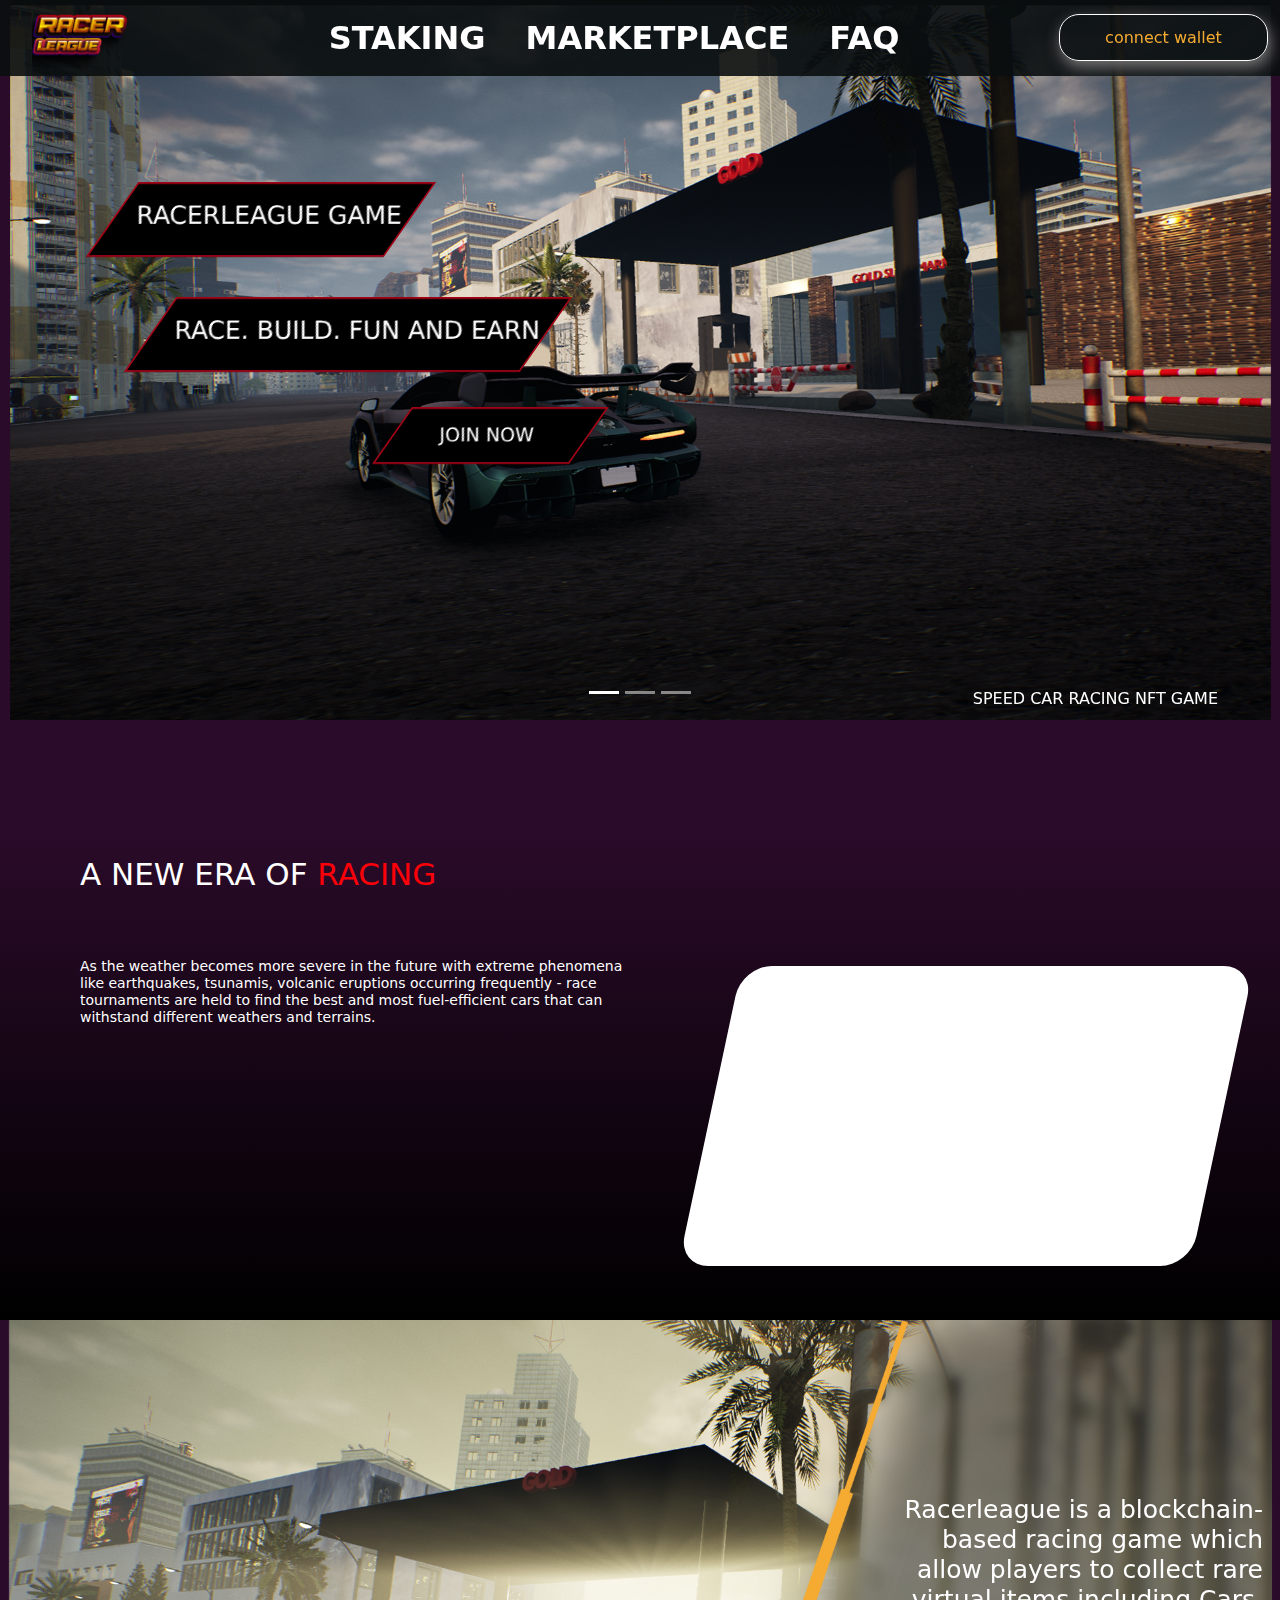
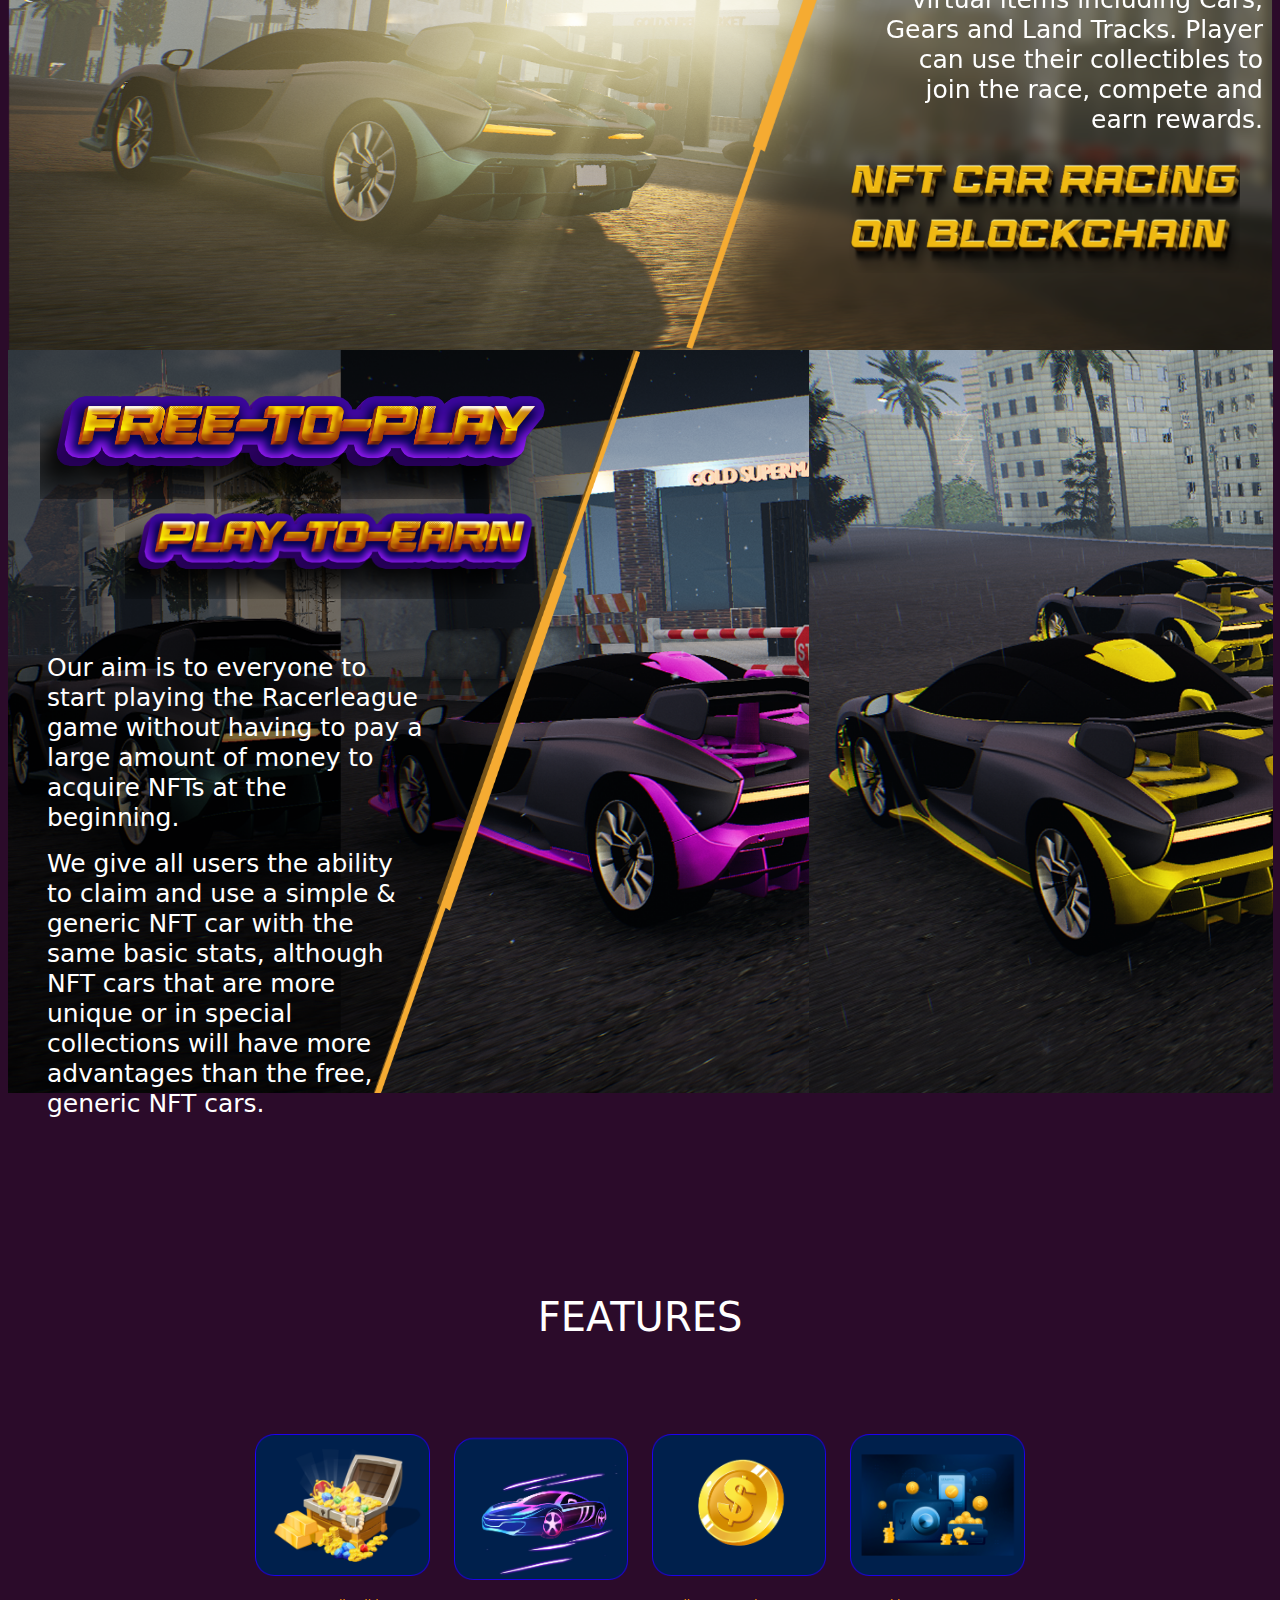
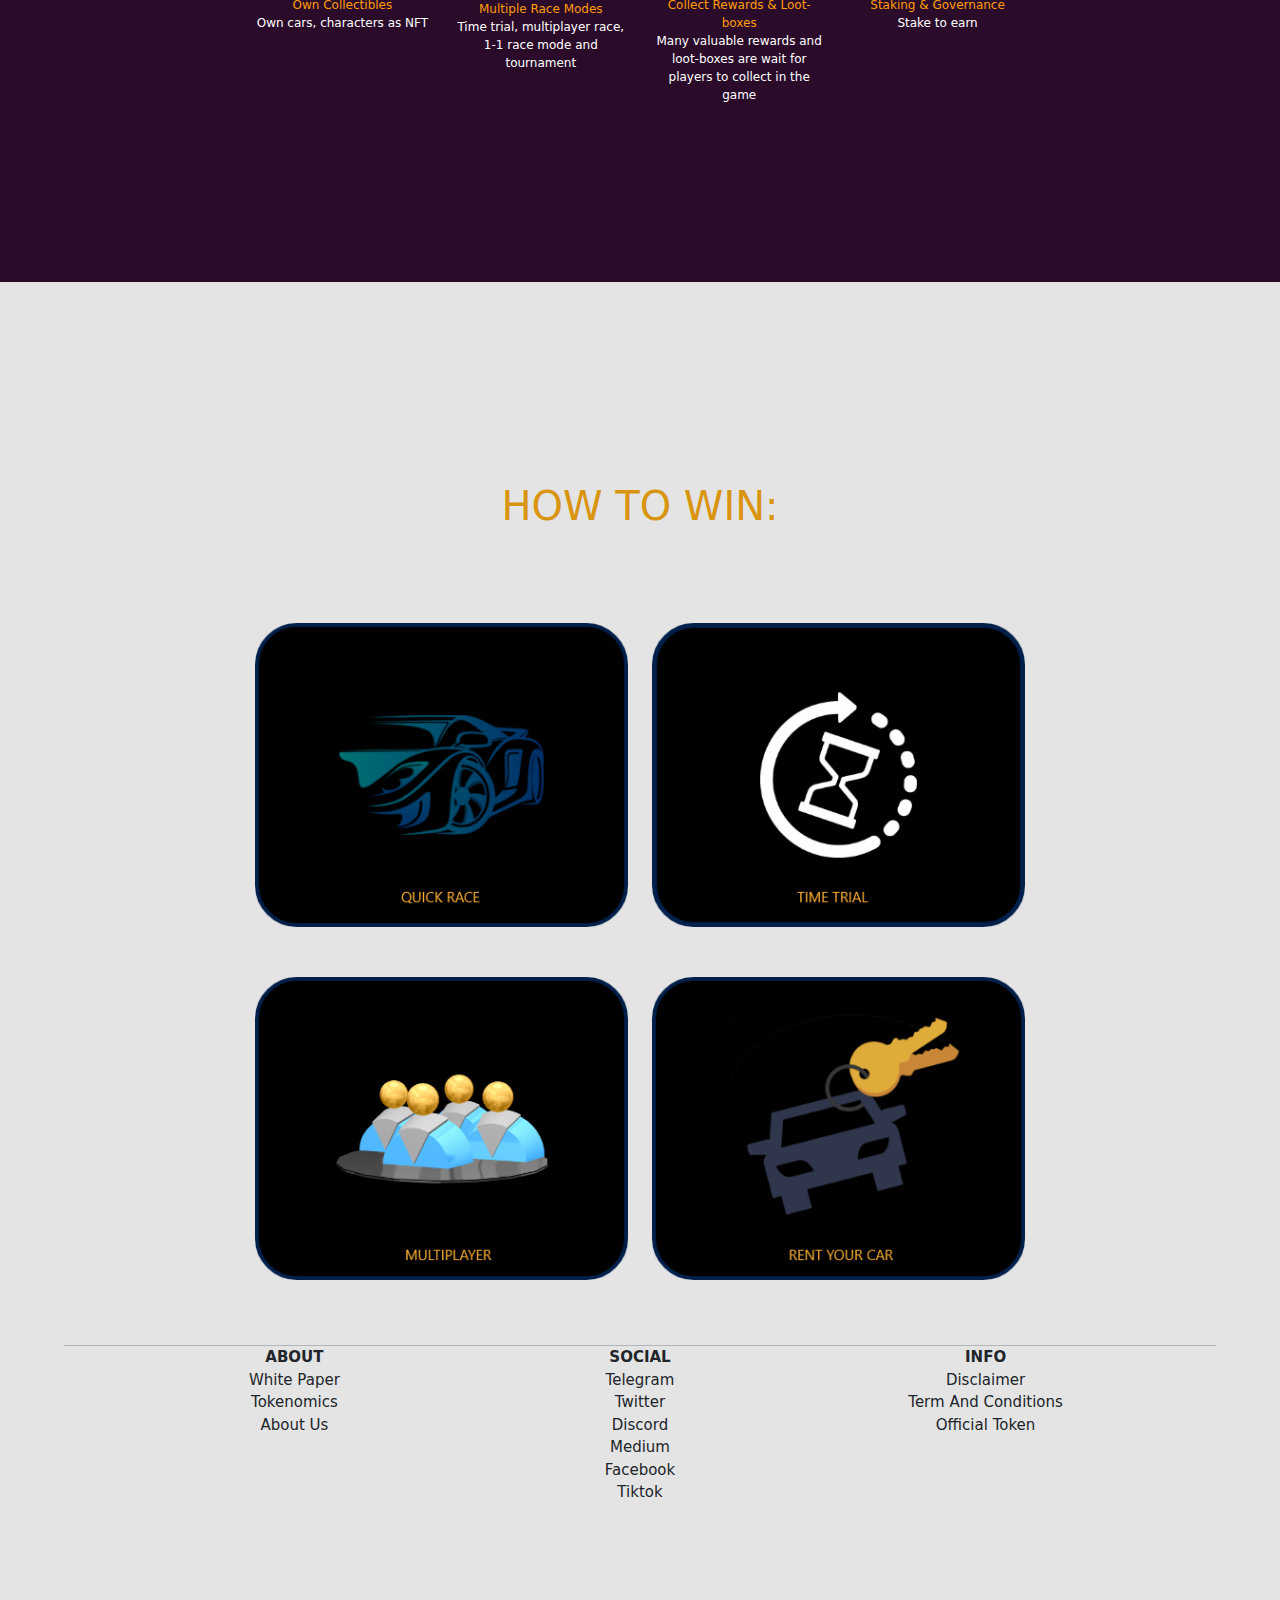
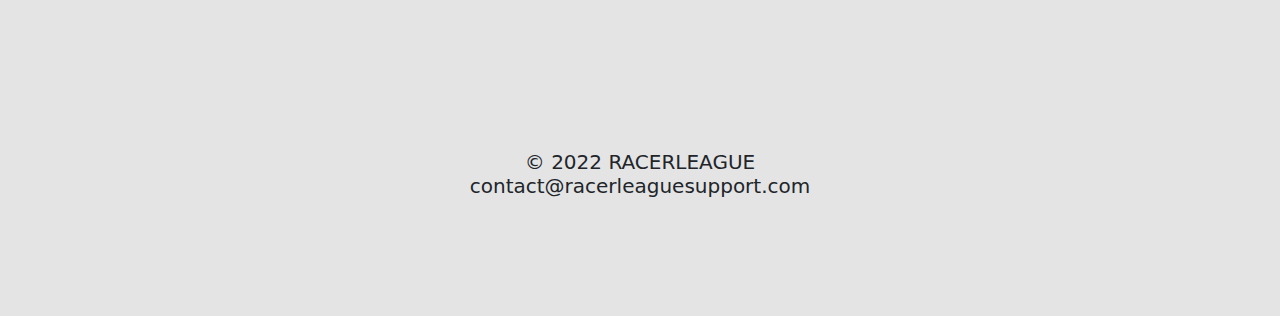
==== commit 06779d41: "init" ====
--- a/index.html
+++ b/index.html
@@ -185,7 +185,7 @@
         </div>
     </div>
     <div class="myhi" style="width: 100%;background-color: #E4E4E5;">
-        <h1 style="position: relative; text-align: center; color: white; top: 200px;">
+        <h1 style="position: relative; text-align: center; color: #d99510; top: 200px;">
             HOW TO WIN:
         </h1>
         <div class="row mydi" style="margin:auto; margin-bottom:90px;">
@@ -205,7 +205,7 @@
 
         <div style="margin-top: 300px;">
             <hr style="margin: auto;width: 90%;" />
-            <div class="row" style="margin: auto;width: 81%;text-align: left;font-size: 19px;margin-top:50px;">
+            <div class="row" style="margin: auto;width: 81%;text-align: left;font-size: 19px;">
                 <div class="col-lg-4 col-md-12 col-sm-12 myb">
                     <strong>
                         ABOUT
@@ -231,8 +231,7 @@
                     </p>
                 </div>
             </div>
-            <h1 style="text-align: center;margin-top: 50px; font-size: 20px;">© 2022 RACERLEAGUE<br />contact@racerleaguesupport.com</h1>
-        </div>
+                <h1 class="tip">© 2022 RACERLEAGUE<br />contact@racerleaguesupport.com</h1>
     </div>
 
 </body>
--- a/css/Style.css
+++ b/css/Style.css
@@ -7,6 +7,11 @@
     overflow-x: hidden;
 }
 @media (min-width: 576px) {
+    .tip {
+        font-size: 20px;
+        text-align: center;
+        margin-top: 10%;
+    }
     .fort {
         position: relative;
         height: 1240px;
@@ -228,6 +233,9 @@
 
 }
 @media (min-width: 992px) {
+    .tip {
+        margin-top: 18%;
+    }
     .f1 {
         height: 75px;
         width: 298px;
@@ -251,7 +259,6 @@
     .myb {
         text-align: center;
         font-size: 15px;
-        margin-bottom: 169px;
     }
     .fort {
         position: relative;
@@ -417,10 +424,10 @@
         height:835px;
     }
     .first {
-        height: 811px;
+        height: 779px;
     }
     .thi{
-        height:711px;
+        height:682px;
     }
     .c1 {
         height: inherit;
@@ -470,3 +477,38 @@
             font-size: 15px;
         }
     }
+@media (min-width: 1600px) {
+    .first {
+        height: 914px;
+    }
+
+    .thi {
+        height: 799px;
+    }
+
+    .fort {
+        height: 939px;
+    }
+
+    .tip {
+        margin-top: 9%;
+    }
+}
+@media (min-width: 1920px) {
+    .tip {
+        margin-top: 4%;
+    }
+    .myhi {
+        height: 1725px;
+    }
+    .first {
+        height: 1095px;
+    }
+    .thi {
+        height: 958px;
+    }
+    .fort {
+        height: 1128px;
+    }
+}
+
